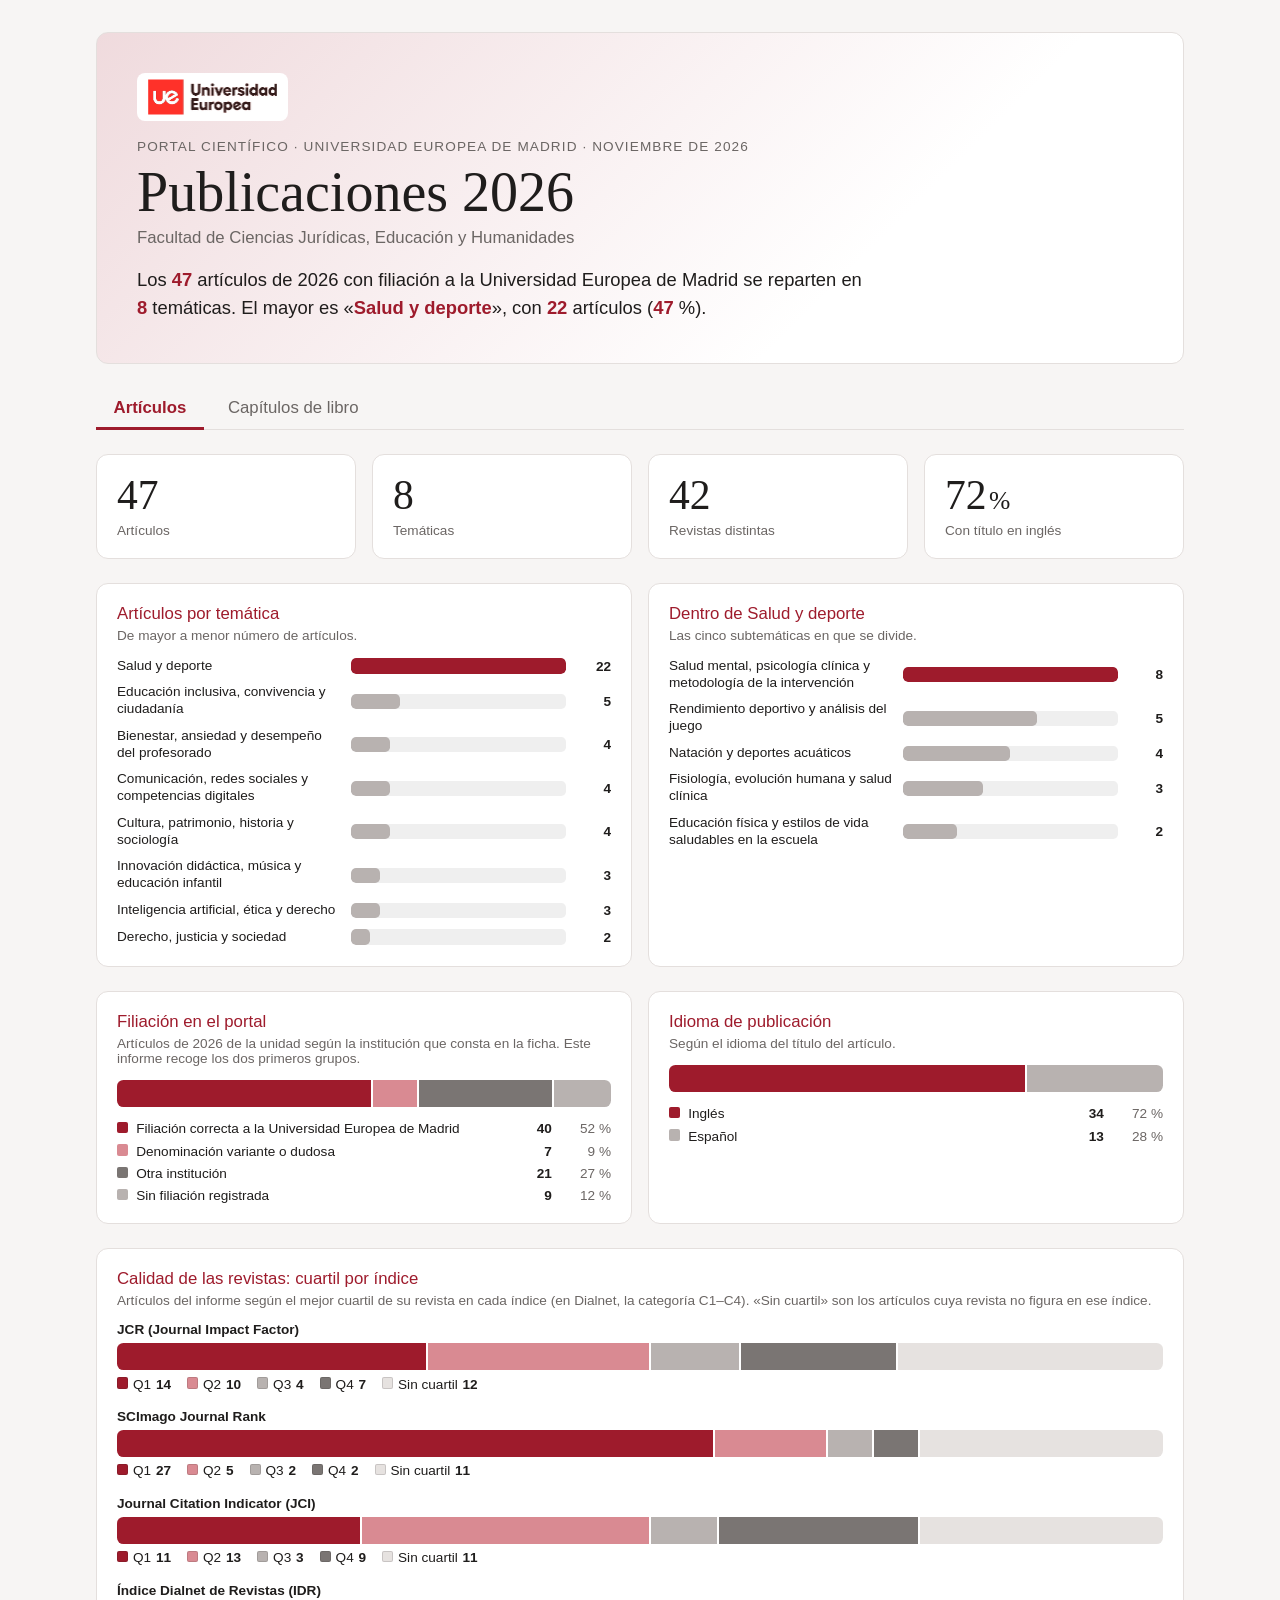
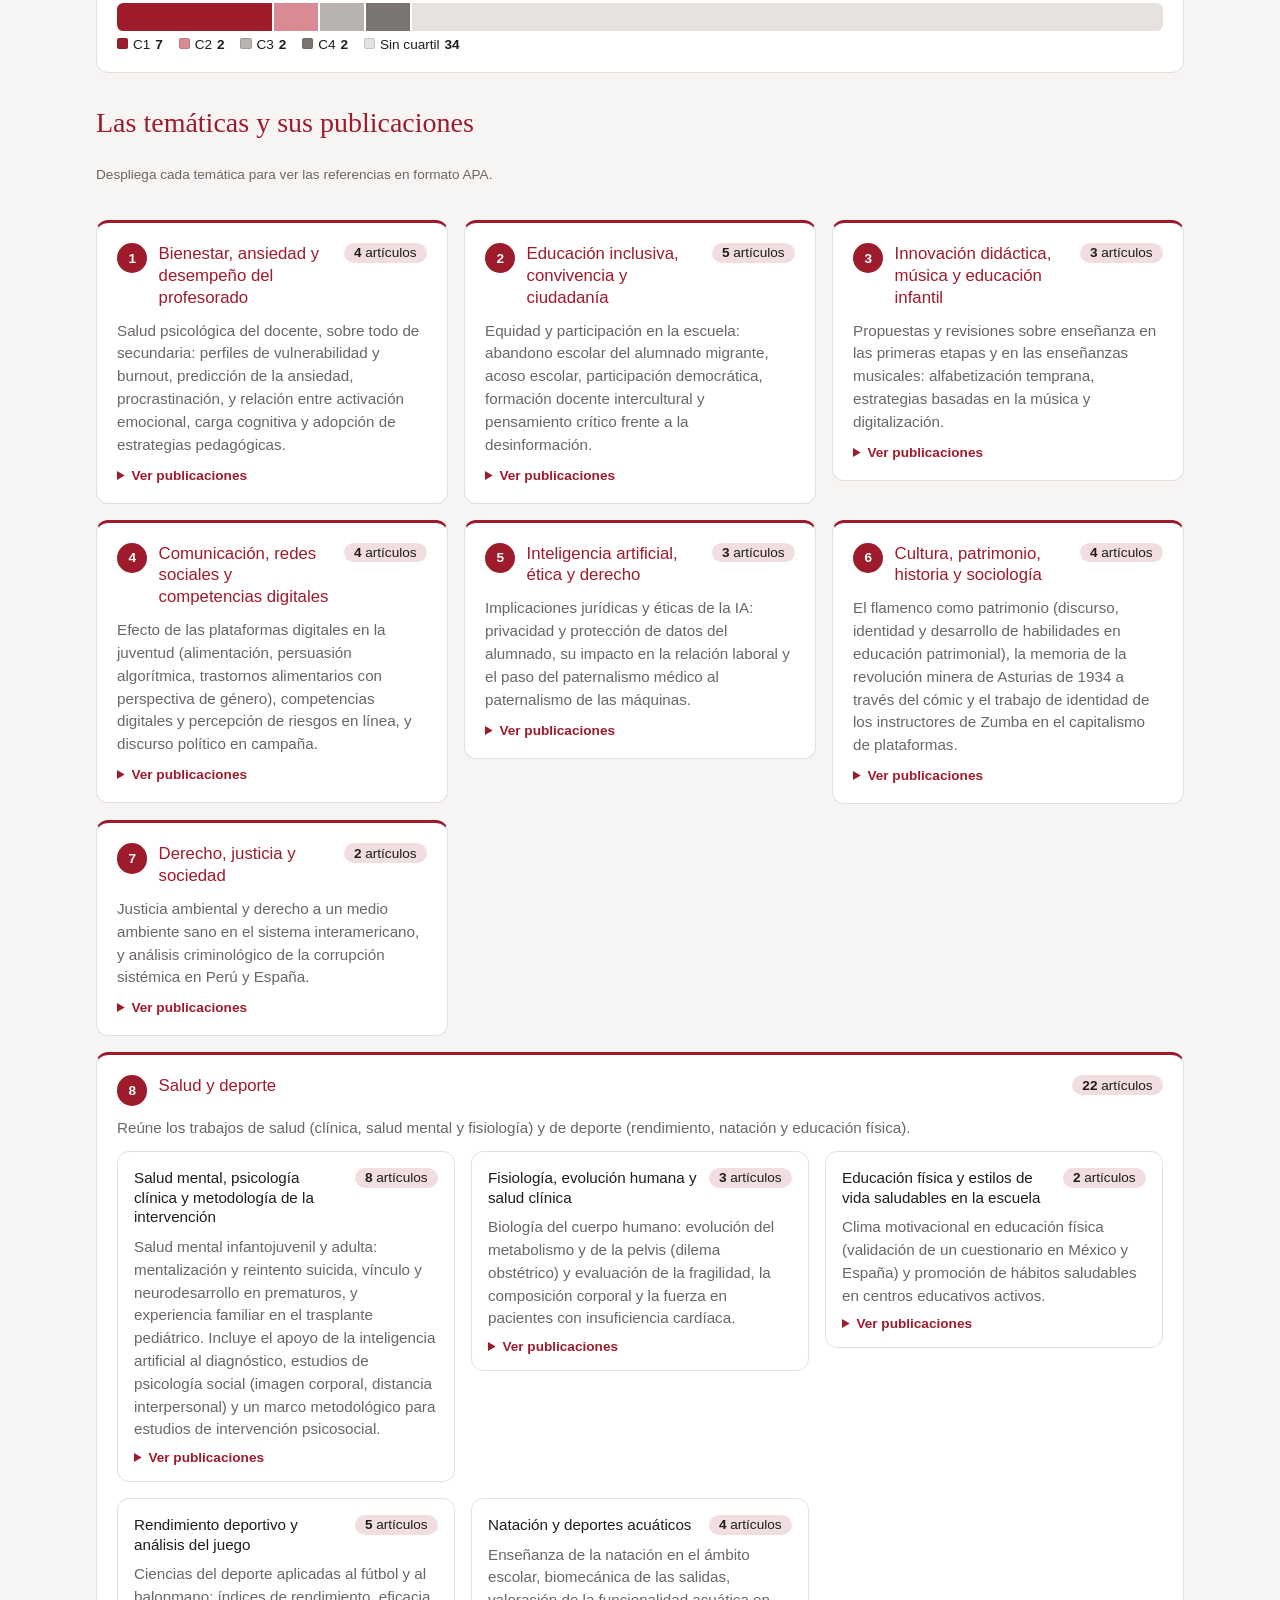
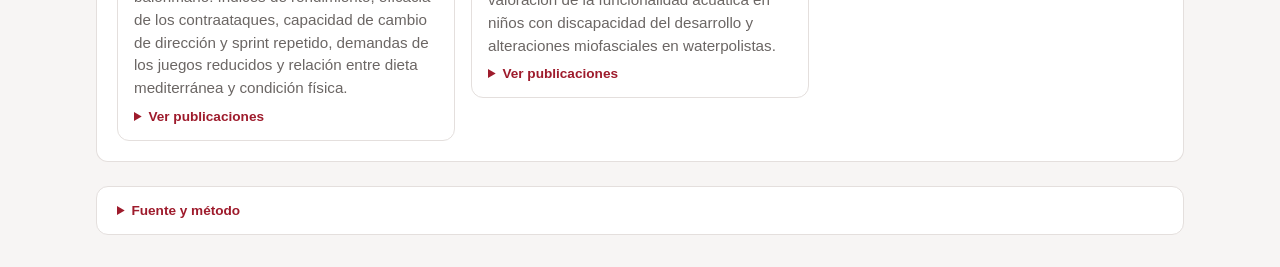
==== Publicaciones_2026.html @ 7f603ef5 "Publicaciones 2026 para GitHub Pages" ====
<!DOCTYPE html>
<html lang="es"><head><meta charset="utf-8"><meta name="viewport" content="width=device-width,initial-scale=1">
<title>Publicaciones 2026 · Facultad de Ciencias Jurídicas, Educación y Humanidades</title>
<style>:root{--color-fg:#1f1d1c;--color-fg-muted:#6b6664;--color-panel:#fff;--color-border-line:#e4dfdd;--cds-radius:12px;--cds-gap-lg:1.5rem;--cds-gap-md:1rem;--cds-pad-lg:1.25rem;--cds-pad-md:1rem;--cds-font-size-caption:.85rem;--cds-font-size-body:.95rem;--cds-font-size-heading:1.05rem;--font-anthropic-sans:-apple-system,BlinkMacSystemFont,"Segoe UI",Roboto,Helvetica,Arial,sans-serif;--font-anthropic-serif:Georgia,"Times New Roman",serif}
html,body{margin:0;background:#f7f5f4}
body{padding:clamp(.75rem,3vw,2rem);font-family:var(--font-anthropic-sans);color:var(--color-fg)}
.inf{--accent:#9e1b2c;max-width:68rem;margin-inline:auto;display:flex;flex-direction:column;gap:var(--cds-gap-lg);font-family:var(--font-anthropic-sans);color:var(--color-fg)}
.inf *{box-sizing:border-box}
.inf b{font-weight:600}
.inf-hero{border:1px solid var(--color-border-line);border-radius:var(--cds-radius);padding:clamp(1.25rem,4vw,2.5rem);background:linear-gradient(135deg,color-mix(in srgb,var(--accent) 16%,var(--color-panel)),var(--color-panel) 70%)}
.inf-logo{display:block;height:3rem;width:auto;background:#fff;padding:.4rem .7rem;border-radius:.5rem;margin-bottom:1.1rem}
.inf-eyebrow{font-size:var(--cds-font-size-caption);letter-spacing:.08em;text-transform:uppercase;color:var(--color-fg-muted);margin:0 0 .6rem}
.inf-hero h1{font-family:var(--font-anthropic-serif);font-weight:400;font-size:clamp(2.1rem,6vw,3.5rem);line-height:1.05;margin:0}
.inf-fac{font-size:var(--cds-font-size-heading);color:var(--color-fg-muted);margin:.4rem 0 1.1rem}
.inf-lead{font-size:1.15rem;line-height:1.55;max-width:46rem;margin:0}
.inf-lead b{color:var(--accent)}
.inf-lead[hidden],.pn[hidden]{display:none}
.tabs{display:flex;gap:.4rem;border-bottom:1px solid var(--color-border-line)}
.tabs button{appearance:none;background:none;border:0;border-bottom:3px solid transparent;margin-bottom:-1px;padding:.6rem 1.1rem;font:inherit;font-size:var(--cds-font-size-heading);color:var(--color-fg-muted);cursor:pointer}
.tabs button[aria-selected='true']{color:var(--accent);border-bottom-color:var(--accent);font-weight:600}
.pn{display:flex;flex-direction:column;gap:var(--cds-gap-lg)}
.tiles{display:grid;grid-template-columns:repeat(auto-fit,minmax(min(100%,10rem),1fr));gap:var(--cds-gap-md)}
.tile{border:1px solid var(--color-border-line);border-radius:var(--cds-radius);background:var(--color-panel);padding:var(--cds-pad-lg)}
.tile .n{display:inline;font-family:var(--font-anthropic-serif);font-weight:400;font-size:2.6rem;line-height:1;font-variant-numeric:tabular-nums}
.tile .u{font-family:var(--font-anthropic-serif);font-size:1.6rem;margin-left:.15rem}
.tile p{margin:.4rem 0 0;color:var(--color-fg-muted);font-size:var(--cds-font-size-caption)}
.grid2{display:grid;grid-template-columns:repeat(auto-fit,minmax(min(100%,24rem),1fr));gap:var(--cds-gap-md)}
.card{border:1px solid var(--color-border-line);border-radius:var(--cds-radius);background:var(--color-panel);padding:var(--cds-pad-lg)}
.card h2{font-size:var(--cds-font-size-heading);font-weight:500;margin:0;color:var(--accent)}
.note{color:var(--color-fg-muted);font-size:var(--cds-font-size-caption);margin:.25rem 0 .9rem}
.sec{font-family:var(--font-anthropic-serif);font-weight:400;font-size:1.75rem;margin:.6rem 0 0;color:var(--accent)}
.bars{display:flex;flex-direction:column;gap:.6rem}
.bar{display:grid;grid-template-columns:minmax(0,14rem) 1fr 2.2rem;align-items:center;gap:.6rem;font-size:var(--cds-font-size-caption)}
.bar .lbl{line-height:1.25}
.bar .trk{height:.95rem;border-radius:.3rem;background:color-mix(in srgb,var(--color-fg) 7%,transparent);overflow:hidden}
.bar .fill{display:block;height:100%;border-radius:.3rem;background:#b8b2b0}
.bar.top .fill{background:var(--accent)}
.bar .val{font-variant-numeric:tabular-nums;font-weight:600;text-align:right}
@media (max-width:36rem){.bar{grid-template-columns:1fr auto}.bar .trk{grid-column:1 / -1;order:3}}
.stk{display:flex;gap:2px;height:1.7rem;border-radius:.4rem;overflow:hidden}
.stk span{display:block;min-width:4px}
.legend{display:flex;flex-direction:column;gap:.45rem;margin-top:.9rem;font-size:var(--cds-font-size-caption)}
.legend div{display:flex;align-items:baseline;gap:.5rem}
.sw{display:inline-block;width:.7rem;height:.7rem;border-radius:2px;flex:none}
.legend .v{margin-left:auto;font-weight:600;font-variant-numeric:tabular-nums}
.legend .p{color:var(--color-fg-muted);min-width:3.2rem;text-align:right}
.idx{display:flex;flex-direction:column;gap:1.1rem}
.idx-t{font-size:var(--cds-font-size-caption);font-weight:600;margin-bottom:.35rem}
.idx-l{display:flex;flex-wrap:wrap;gap:.3rem 1rem;margin-top:.4rem;font-size:var(--cds-font-size-caption)}
.idx-i{display:inline-flex;align-items:baseline;gap:.3rem}
.idx-i .sw{border:1px solid color-mix(in srgb,var(--color-fg) 15%,transparent)}
.cards{display:grid;grid-template-columns:repeat(auto-fit,minmax(min(100%,21rem),1fr));gap:var(--cds-gap-md);align-items:start}
.tc{border:1px solid var(--color-border-line);border-top:3px solid var(--accent);border-radius:var(--cds-radius);background:var(--color-panel);padding:var(--cds-pad-lg);display:flex;flex-direction:column;gap:.7rem}
.tc.full{grid-column:1 / -1}
.tc-h,.sub-h{display:flex;align-items:flex-start;gap:.7rem}
.tc-num{flex:none;width:1.9rem;height:1.9rem;border-radius:50%;background:var(--accent);color:#fff;display:flex;align-items:center;justify-content:center;font-weight:600;font-size:var(--cds-font-size-caption)}
.tc h3,.sub h4{flex:1;margin:0;font-size:var(--cds-font-size-heading);font-weight:500;line-height:1.3}
.tc h3{color:var(--accent)}
.pill{flex:none;white-space:nowrap;border-radius:99px;padding:.15rem .65rem;background:color-mix(in srgb,var(--accent) 14%,transparent);font-size:var(--cds-font-size-caption)}
.idea{margin:0;color:var(--color-fg-muted);line-height:1.5;font-size:var(--cds-font-size-body)}
.subs{display:grid;grid-template-columns:repeat(auto-fit,minmax(min(100%,19rem),1fr));gap:var(--cds-gap-md);align-items:start}
.sub{border:1px solid var(--color-border-line);border-radius:var(--cds-radius);padding:var(--cds-pad-md);display:flex;flex-direction:column;gap:.55rem}
.sub h4{font-size:var(--cds-font-size-body)}
details summary{cursor:pointer;color:var(--accent);font-weight:600;font-size:var(--cds-font-size-caption)}
ul.refs{list-style:none;margin:.7rem 0 0;padding:0;display:flex;flex-direction:column;gap:.65rem}
ul.refs li{padding-left:1.6rem;text-indent:-1.6rem;font-size:var(--cds-font-size-caption);line-height:1.5;word-break:break-word}
ul.refs a{color:var(--accent)}
.foot{border:1px solid var(--color-border-line);border-radius:var(--cds-radius);padding:var(--cds-pad-md) var(--cds-pad-lg);background:var(--color-panel)}
.foot ul{margin:.6rem 0 0;padding-left:1.2rem;color:var(--color-fg-muted);font-size:var(--cds-font-size-caption);line-height:1.6}
</style></head><body>
<div class="inf">
<header class="inf-hero"><img class="inf-logo" width="260" height="71" alt="Logotipo de la Universidad Europea de Madrid" src="[data-uri]">
<p class="inf-eyebrow">Portal Científico · Universidad Europea de Madrid · noviembre de 2026</p>
<h1>Publicaciones 2026</h1><p class="inf-fac">Facultad de Ciencias Jurídicas, Educación y Humanidades</p>
<p class="inf-lead" id="lead-art">Los <b>47</b> artículos de 2026 con filiación a la Universidad Europea de Madrid se reparten en <b>8</b> temáticas. El mayor es «<b>Salud y deporte</b>», con <b>22</b> artículos (<b>47</b> %).</p><p class="inf-lead" id="lead-cap" hidden>Los <b>34</b> capítulos de libro de 2026 se reparten en <b>5</b> temáticas. Las mayores son «<b>Innovación docente y competencias en educación superior» y «Comunicación, cultura y sociedad</b>», con <b>8</b> capítulos cada una (<b>24</b> %).</p></header>
<nav class="tabs" role="tablist"><button type="button" role="tab" data-tab="art" aria-selected="true">Artículos</button><button type="button" role="tab" data-tab="cap" aria-selected="false">Capítulos de libro</button></nav>
<div class="pn" id="panel-art">
<section class="tiles"><div class="tile"><b class="n">47</b><p>Artículos</p></div><div class="tile"><b class="n">8</b><p>Temáticas</p></div><div class="tile"><b class="n">42</b><p>Revistas distintas</p></div><div class="tile"><b class="n">72</b><span class="u">%</span><p>Con título en inglés</p></div></section>
<section class="grid2"><div class="card"><h2>Artículos por temática</h2><p class="note">De mayor a menor número de artículos.</p><div class="bars"><div class="bar top" title="Salud y deporte: 22 artículos (47 % del total)"><span class="lbl">Salud y deporte</span><span class="trk"><span class="fill" style="width:100.0%"></span></span><span class="val">22</span></div><div class="bar" title="Educación inclusiva, convivencia y ciudadanía: 5 artículos (11 % del total)"><span class="lbl">Educación inclusiva, convivencia y ciudadanía</span><span class="trk"><span class="fill" style="width:22.7%"></span></span><span class="val">5</span></div><div class="bar" title="Bienestar, ansiedad y desempeño del profesorado: 4 artículos (9 % del total)"><span class="lbl">Bienestar, ansiedad y desempeño del profesorado</span><span class="trk"><span class="fill" style="width:18.2%"></span></span><span class="val">4</span></div><div class="bar" title="Comunicación, redes sociales y competencias digitales: 4 artículos (9 % del total)"><span class="lbl">Comunicación, redes sociales y competencias digitales</span><span class="trk"><span class="fill" style="width:18.2%"></span></span><span class="val">4</span></div><div class="bar" title="Cultura, patrimonio, historia y sociología: 4 artículos (9 % del total)"><span class="lbl">Cultura, patrimonio, historia y sociología</span><span class="trk"><span class="fill" style="width:18.2%"></span></span><span class="val">4</span></div><div class="bar" title="Innovación didáctica, música y educación infantil: 3 artículos (6 % del total)"><span class="lbl">Innovación didáctica, música y educación infantil</span><span class="trk"><span class="fill" style="width:13.6%"></span></span><span class="val">3</span></div><div class="bar" title="Inteligencia artificial, ética y derecho: 3 artículos (6 % del total)"><span class="lbl">Inteligencia artificial, ética y derecho</span><span class="trk"><span class="fill" style="width:13.6%"></span></span><span class="val">3</span></div><div class="bar" title="Derecho, justicia y sociedad: 2 artículos (4 % del total)"><span class="lbl">Derecho, justicia y sociedad</span><span class="trk"><span class="fill" style="width:9.1%"></span></span><span class="val">2</span></div></div></div>
<div class="card"><h2>Dentro de Salud y deporte</h2><p class="note">Las cinco subtemáticas en que se divide.</p><div class="bars"><div class="bar top" title="Salud mental, psicología clínica y metodología de la intervención: 8 artículos (17 % del total)"><span class="lbl">Salud mental, psicología clínica y metodología de la intervención</span><span class="trk"><span class="fill" style="width:100.0%"></span></span><span class="val">8</span></div><div class="bar" title="Rendimiento deportivo y análisis del juego: 5 artículos (11 % del total)"><span class="lbl">Rendimiento deportivo y análisis del juego</span><span class="trk"><span class="fill" style="width:62.5%"></span></span><span class="val">5</span></div><div class="bar" title="Natación y deportes acuáticos: 4 artículos (9 % del total)"><span class="lbl">Natación y deportes acuáticos</span><span class="trk"><span class="fill" style="width:50.0%"></span></span><span class="val">4</span></div><div class="bar" title="Fisiología, evolución humana y salud clínica: 3 artículos (6 % del total)"><span class="lbl">Fisiología, evolución humana y salud clínica</span><span class="trk"><span class="fill" style="width:37.5%"></span></span><span class="val">3</span></div><div class="bar" title="Educación física y estilos de vida saludables en la escuela: 2 artículos (4 % del total)"><span class="lbl">Educación física y estilos de vida saludables en la escuela</span><span class="trk"><span class="fill" style="width:25.0%"></span></span><span class="val">2</span></div></div></div></section>
<section class="grid2"><div class="card"><h2>Filiación en el portal</h2><p class="note">Artículos de 2026 de la unidad según la institución que consta en la ficha. Este informe recoge los dos primeros grupos.</p><div class="stk"><span title="Filiación correcta a la Universidad Europea de Madrid: 40" style="flex:40 1 0;background:#9e1b2c"></span><span title="Denominación variante o dudosa: 7" style="flex:7 1 0;background:#d98a92"></span><span title="Otra institución: 21" style="flex:21 1 0;background:#7a7573"></span><span title="Sin filiación registrada: 9" style="flex:9 1 0;background:#b8b2b0"></span></div><div class="legend"><div><i class="sw" style="background:#9e1b2c"></i><span>Filiación correcta a la Universidad Europea de Madrid</span><b class="v">40</b><span class="p">52 %</span></div><div><i class="sw" style="background:#d98a92"></i><span>Denominación variante o dudosa</span><b class="v">7</b><span class="p">9 %</span></div><div><i class="sw" style="background:#7a7573"></i><span>Otra institución</span><b class="v">21</b><span class="p">27 %</span></div><div><i class="sw" style="background:#b8b2b0"></i><span>Sin filiación registrada</span><b class="v">9</b><span class="p">12 %</span></div></div></div>
<div class="card"><h2>Idioma de publicación</h2><p class="note">Según el idioma del título del artículo.</p><div class="stk"><span title="Inglés: 34" style="flex:34 1 0;background:#9e1b2c"></span><span title="Español: 13" style="flex:13 1 0;background:#b8b2b0"></span></div><div class="legend"><div><i class="sw" style="background:#9e1b2c"></i><span>Inglés</span><b class="v">34</b><span class="p">72 %</span></div><div><i class="sw" style="background:#b8b2b0"></i><span>Español</span><b class="v">13</b><span class="p">28 %</span></div></div></div></section>
<section class="card"><h2>Calidad de las revistas: cuartil por índice</h2><p class="note">Artículos del informe según el mejor cuartil de su revista en cada índice (en Dialnet, la categoría C1–C4). «Sin cuartil» son los artículos cuya revista no figura en ese índice.</p><div class="idx"><div class="idx-b"><div class="idx-t">JCR (Journal Impact Factor)</div><div class="stk"><span title="JCR (Journal Impact Factor) · Q1: 14" style="flex:14 1 0;background:#9e1b2c"></span><span title="JCR (Journal Impact Factor) · Q2: 10" style="flex:10 1 0;background:#d98a92"></span><span title="JCR (Journal Impact Factor) · Q3: 4" style="flex:4 1 0;background:#b8b2b0"></span><span title="JCR (Journal Impact Factor) · Q4: 7" style="flex:7 1 0;background:#7a7573"></span><span title="JCR (Journal Impact Factor) · Sin cuartil: 12" style="flex:12 1 0;background:#e6e2e0"></span></div><div class="idx-l"><span class="idx-i"><i class="sw" style="background:#9e1b2c"></i>Q1 <b>14</b></span><span class="idx-i"><i class="sw" style="background:#d98a92"></i>Q2 <b>10</b></span><span class="idx-i"><i class="sw" style="background:#b8b2b0"></i>Q3 <b>4</b></span><span class="idx-i"><i class="sw" style="background:#7a7573"></i>Q4 <b>7</b></span><span class="idx-i"><i class="sw" style="background:#e6e2e0"></i>Sin cuartil <b>12</b></span></div></div><div class="idx-b"><div class="idx-t">SCImago Journal Rank</div><div class="stk"><span title="SCImago Journal Rank · Q1: 27" style="flex:27 1 0;background:#9e1b2c"></span><span title="SCImago Journal Rank · Q2: 5" style="flex:5 1 0;background:#d98a92"></span><span title="SCImago Journal Rank · Q3: 2" style="flex:2 1 0;background:#b8b2b0"></span><span title="SCImago Journal Rank · Q4: 2" style="flex:2 1 0;background:#7a7573"></span><span title="SCImago Journal Rank · Sin cuartil: 11" style="flex:11 1 0;background:#e6e2e0"></span></div><div class="idx-l"><span class="idx-i"><i class="sw" style="background:#9e1b2c"></i>Q1 <b>27</b></span><span class="idx-i"><i class="sw" style="background:#d98a92"></i>Q2 <b>5</b></span><span class="idx-i"><i class="sw" style="background:#b8b2b0"></i>Q3 <b>2</b></span><span class="idx-i"><i class="sw" style="background:#7a7573"></i>Q4 <b>2</b></span><span class="idx-i"><i class="sw" style="background:#e6e2e0"></i>Sin cuartil <b>11</b></span></div></div><div class="idx-b"><div class="idx-t">Journal Citation Indicator (JCI)</div><div class="stk"><span title="Journal Citation Indicator (JCI) · Q1: 11" style="flex:11 1 0;background:#9e1b2c"></span><span title="Journal Citation Indicator (JCI) · Q2: 13" style="flex:13 1 0;background:#d98a92"></span><span title="Journal Citation Indicator (JCI) · Q3: 3" style="flex:3 1 0;background:#b8b2b0"></span><span title="Journal Citation Indicator (JCI) · Q4: 9" style="flex:9 1 0;background:#7a7573"></span><span title="Journal Citation Indicator (JCI) · Sin cuartil: 11" style="flex:11 1 0;background:#e6e2e0"></span></div><div class="idx-l"><span class="idx-i"><i class="sw" style="background:#9e1b2c"></i>Q1 <b>11</b></span><span class="idx-i"><i class="sw" style="background:#d98a92"></i>Q2 <b>13</b></span><span class="idx-i"><i class="sw" style="background:#b8b2b0"></i>Q3 <b>3</b></span><span class="idx-i"><i class="sw" style="background:#7a7573"></i>Q4 <b>9</b></span><span class="idx-i"><i class="sw" style="background:#e6e2e0"></i>Sin cuartil <b>11</b></span></div></div><div class="idx-b"><div class="idx-t">Índice Dialnet de Revistas (IDR)</div><div class="stk"><span title="Índice Dialnet de Revistas (IDR) · C1: 7" style="flex:7 1 0;background:#9e1b2c"></span><span title="Índice Dialnet de Revistas (IDR) · C2: 2" style="flex:2 1 0;background:#d98a92"></span><span title="Índice Dialnet de Revistas (IDR) · C3: 2" style="flex:2 1 0;background:#b8b2b0"></span><span title="Índice Dialnet de Revistas (IDR) · C4: 2" style="flex:2 1 0;background:#7a7573"></span><span title="Índice Dialnet de Revistas (IDR) · Sin cuartil: 34" style="flex:34 1 0;background:#e6e2e0"></span></div><div class="idx-l"><span class="idx-i"><i class="sw" style="background:#9e1b2c"></i>C1 <b>7</b></span><span class="idx-i"><i class="sw" style="background:#d98a92"></i>C2 <b>2</b></span><span class="idx-i"><i class="sw" style="background:#b8b2b0"></i>C3 <b>2</b></span><span class="idx-i"><i class="sw" style="background:#7a7573"></i>C4 <b>2</b></span><span class="idx-i"><i class="sw" style="background:#e6e2e0"></i>Sin cuartil <b>34</b></span></div></div></div></section>
<h2 class="sec">Las temáticas y sus publicaciones</h2><p class="note">Despliega cada temática para ver las referencias en formato APA.</p>
<div class="cards"><article class="tc"><div class="tc-h"><span class="tc-num">1</span><h3>Bienestar, ansiedad y desempeño del profesorado</h3><span class="pill"><b>4</b> artículos</span></div><p class="idea">Salud psicológica del docente, sobre todo de secundaria: perfiles de vulnerabilidad y burnout, predicción de la ansiedad, procrastinación, y relación entre activación emocional, carga cognitiva y adopción de estrategias pedagógicas.</p><details><summary>Ver publicaciones</summary><ul class="refs"><li>Cortés Vázquez, M., &amp; Villan Rodríguez, A. (2026). Emotional activation, cognitive load, and engagement: Neuropsychological correlates in teachers” adoption of pedagogical strategies. <i>Cuadernos de Neuropsicología</i>, <i>20</i>(1), 30-46.</li><li>Di Petrillo, E., González-Bernal, J. J., Villanova, M., Caggiano, V., Gutiérrez-Caballero, J. M., Blázquez-Gutiérrez, L., Blázquez-Manzano, A., &amp; Rodríguez-Fernández, P. (2026). Why do teachers procrastinate? The role of fear of negative evaluation and intolerance of uncertainty. <i>Frontiers in Psychology</i>, <i>17</i>. <a href="https://doi.org/10.3389/FPSYG.2026.1881258" target="_blank" rel="noopener noreferrer">https://doi.org/10.3389/FPSYG.2026.1881258</a></li><li>Rodríguez-Fernández, P., Di Petrillo, E., Villanova, M., Caggiano, V., Gutiérrez-Caballero, J. M., Blázquez-Gutiérrez, L., Blázquez-Manzano, A., &amp; González-Bernal, J. J. (2026). Beyond burnout: Psychological vulnerability profiles in secondary school teachers. <i>Acta Psychologica</i>, <i>270</i>. <a href="https://doi.org/10.1016/J.ACTPSY.2026.107777" target="_blank" rel="noopener noreferrer">https://doi.org/10.1016/J.ACTPSY.2026.107777</a></li><li>Rodríguez Fernández, P., Di Petrillo, E., Villanova, M., Caggiano, V., Gutiérrez Caballero, J. M., Blázquez Gutiérrez, L., Blázquez Manzano, A., &amp; González Bernal, J. (2026). Predicting anxiety in secondary school teachers: a transdiagnostic approach. <i>EJIHPE: European Journal of Investigation in Health, Psychology and Education</i>, <i>16</i>(8), 112. <a href="https://doi.org/10.3390/EJIHPE16080112" target="_blank" rel="noopener noreferrer">https://doi.org/10.3390/EJIHPE16080112</a></li></ul></details></article><article class="tc"><div class="tc-h"><span class="tc-num">2</span><h3>Educación inclusiva, convivencia y ciudadanía</h3><span class="pill"><b>5</b> artículos</span></div><p class="idea">Equidad y participación en la escuela: abandono escolar del alumnado migrante, acoso escolar, participación democrática, formación docente intercultural y pensamiento crítico frente a la desinformación.</p><details><summary>Ver publicaciones</summary><ul class="refs"><li>Alger Barrio, I., &amp; Cortés Vázquez, M. (2026). El abandono escolar temprano en población migrante en el contexto educativo español: una revisión sistemática de factores, estrategias y políticas educativas actuales. <i>Foro de Educación</i>, <i>24</i>(2), 118-141.</li><li>Arsuaga Méndez, A., Cordero Verdugo, R., Pinto Tortosa, A. J., &amp; Vilches Fuentes, G. (2026). Trabajando el pensamiento crítico como respuesta a la manipulación, los bulos y las presiones sociales: propuesta educativa desde el aula universitaria. <i>UNES: Universidad, escuela y sociedad</i>, <i>21</i>. <a href="https://doi.org/10.30827/UNES.I21.34526" target="_blank" rel="noopener noreferrer">https://doi.org/10.30827/UNES.I21.34526</a></li><li>Sánchez Domínguez, C., Lores Gómez, B., Ruiz Lázaro, J., &amp; Martínez Requejo, S. (2026). The role of the school as a space for democratic participation: Systematic review (2019-2025). <i>Espacio, Tiempo y Educación</i>, <i>13</i>(1), 294-301.</li><li>Shuali Trachtenberg, T., Moril Valle, R., Carmona, C., Aneas Álvarez, A., Simó Sánchez, M., &amp; Tenreiro Rodríguez, V. (2026). The IMAGINE Programme: Inspiring Innovative Practice for Intercultural and Democratic Teacher Education in Europe. <i>Education Sciences</i>, <i>16</i>(8). <a href="https://doi.org/10.3390/EDUCSCI16081323" target="_blank" rel="noopener noreferrer">https://doi.org/10.3390/EDUCSCI16081323</a></li><li>Villaverde-Caramés, E. J., Romero-Chouza, Ó., Barbero-Alcocer, I., &amp; Vargas-Terrones, M. (2026). Bullying victimization, support networks, and perceived school preparedness in Spain: a multi-stakeholder survey study. <i>Frontiers in Education</i>, <i>11</i>. <a href="https://doi.org/10.3389/FEDUC.2026.1918289" target="_blank" rel="noopener noreferrer">https://doi.org/10.3389/FEDUC.2026.1918289</a></li></ul></details></article><article class="tc"><div class="tc-h"><span class="tc-num">3</span><h3>Innovación didáctica, música y educación infantil</h3><span class="pill"><b>3</b> artículos</span></div><p class="idea">Propuestas y revisiones sobre enseñanza en las primeras etapas y en las enseñanzas musicales: alfabetización temprana, estrategias basadas en la música y digitalización.</p><details><summary>Ver publicaciones</summary><ul class="refs"><li>Martín Ruiz, N., Moreno Núñez, A., &amp; Jiménez-García, E. (2026). Music-based teaching strategies: a systematic review of their use in early childhood education. <i>Journal for the Study of Education and Development, Infancia y Aprendizaje</i>, <i>49</i>(2), 369-398. <a href="https://doi.org/10.1177/02103702261419660" target="_blank" rel="noopener noreferrer">https://doi.org/10.1177/02103702261419660</a></li><li>Rodrigo Fernández, M. (2026). La digitalización en las enseñanzas musicales: entre la resistencia y la oportunidad. <i>Electronic Journal of Music in Education</i>, <i>57</i>, 101-115. <a href="https://doi.org/10.5281/ZENODO.21794943" target="_blank" rel="noopener noreferrer">https://doi.org/10.5281/ZENODO.21794943</a></li><li>Villan Rodríguez, A., Aboud Jiménez, G. M., &amp; Cortés Vázquez, M. (2026). Estuletras: Innovación pedagógica para el desarrollo comunicativo y la alfabetización temprana en educación infantil. <i>Vivat Academia</i>, <i>159</i>. <a href="https://doi.org/10.15178/VA.2026.159.E1705" target="_blank" rel="noopener noreferrer">https://doi.org/10.15178/VA.2026.159.E1705</a></li></ul></details></article><article class="tc"><div class="tc-h"><span class="tc-num">4</span><h3>Comunicación, redes sociales y competencias digitales</h3><span class="pill"><b>4</b> artículos</span></div><p class="idea">Efecto de las plataformas digitales en la juventud (alimentación, persuasión algorítmica, trastornos alimentarios con perspectiva de género), competencias digitales y percepción de riesgos en línea, y discurso político en campaña.</p><details><summary>Ver publicaciones</summary><ul class="refs"><li>Esmorís Galán, M. L., Martín López, S., &amp; Corrales Aznar, J. M. (2026). Las elecciones presidenciales estadounidenses del 2024: discurso y comunicación política de Kamala Harris y Donald Trump. <i>Revista de Comunicación de la SEECI</i>, <i>59</i>. <a href="https://doi.org/10.15198/SEECI.2026.59.E919" target="_blank" rel="noopener noreferrer">https://doi.org/10.15198/SEECI.2026.59.E919</a></li><li>Faria, L. d. C., Cordero Verdugo, R., &amp; Pérez Suárez, J. R. (2026). Competencias digitales e integración profesional: el papel mediador de la percepción de la seguridad y los riesgos en línea. <i>Tendencias Sociales. Revista de Sociología</i>, <i>15</i>, 5-28. <a href="https://doi.org/10.5944/TS.2026.47751" target="_blank" rel="noopener noreferrer">https://doi.org/10.5944/TS.2026.47751</a></li><li>Vázquez, E., Cordero Verdugo, R., &amp; Pérez Suárez, J. R. (2026). Redes sociales y hábitos alimentarios en jóvenes: evidencia emergente para el diseño de programas preventivos de trastornos alimentarios en atención primaria desde una perspectiva de género. <i>MUSAS: revista de investigación en mujer, salud y sociedad</i>, <i>11</i>(1), 3-23. <a href="https://doi.org/10.1344/MUSAS2026.VOL11.NUM1.1" target="_blank" rel="noopener noreferrer">https://doi.org/10.1344/MUSAS2026.VOL11.NUM1.1</a></li><li>Vázquez Trejo, E., Cordero Verdugo, R., &amp; Pérez Suárez, J. R. (2026). Personalización algorítmica, persuasión digital y alimentación en Instagram: percepciones de la juventud española desde la perspectiva de la inteligencia artificial. <i>Tendencias Sociales. Revista de Sociología</i>, <i>16</i>, 145-168. <a href="https://doi.org/10.5944/TS.2026.49949" target="_blank" rel="noopener noreferrer">https://doi.org/10.5944/TS.2026.49949</a></li></ul></details></article><article class="tc"><div class="tc-h"><span class="tc-num">5</span><h3>Inteligencia artificial, ética y derecho</h3><span class="pill"><b>3</b> artículos</span></div><p class="idea">Implicaciones jurídicas y éticas de la IA: privacidad y protección de datos del alumnado, su impacto en la relación laboral y el paso del paternalismo médico al paternalismo de las máquinas.</p><details><summary>Ver publicaciones</summary><ul class="refs"><li>Fonseca Díaz, A., &amp; Popiuc, M. P. (2026). Implicaciones de los sistemas de inteligencia artificial en la relación laboral. <i>Revista de Trabajo y Seguridad Social. CEF</i>, <i>491</i>, 172-196. <a href="https://doi.org/10.51302/RTSS.2026.24791" target="_blank" rel="noopener noreferrer">https://doi.org/10.51302/RTSS.2026.24791</a></li><li>Molina, Ó. A., Herreros, B., &amp; de Vega González, G. (2026). MACHINES THAT EXPRESS EMOTIONS: FROM MEDICAL PATERNALISM TO MACHINE PATERNALISM? <i>Acta Bioethica</i>, <i>32</i>(2), 207-212. <a href="https://doi.org/10.4067/S1726-569X2026000200207" target="_blank" rel="noopener noreferrer">https://doi.org/10.4067/S1726-569X2026000200207</a></li><li>Niño Camazón, J. M., Davara Fernández de Marcos, E., &amp; Davara Fernández de Marcos, L. (2026). Asistentes inteligentes para garantizar la privacidad y la protección de datos en el alumnado. <i>Revista de educación y derecho = Education and law review</i>, <i>33</i>. <a href="https://doi.org/10.1344/REYD2026.33.50778" target="_blank" rel="noopener noreferrer">https://doi.org/10.1344/REYD2026.33.50778</a></li></ul></details></article><article class="tc"><div class="tc-h"><span class="tc-num">6</span><h3>Cultura, patrimonio, historia y sociología</h3><span class="pill"><b>4</b> artículos</span></div><p class="idea">El flamenco como patrimonio (discurso, identidad y desarrollo de habilidades en educación patrimonial), la memoria de la revolución minera de Asturias de 1934 a través del cómic y el trabajo de identidad de los instructores de Zumba en el capitalismo de plataformas.</p><details><summary>Ver publicaciones</summary><ul class="refs"><li>Cortés-Vázquez, M., &amp; Villán Rodríguez, A. (2026). Discourse and Linguistic Dimensions of Flamenco: A Systematic Review on Oral Tradition, Identity, and Cultural Narratives. <i>Journal of Culture and Values in Education</i>, <i>9</i>(3), 50-75. <a href="https://doi.org/10.46303/JCVE.2026.39" target="_blank" rel="noopener noreferrer">https://doi.org/10.46303/JCVE.2026.39</a></li><li>López-Ruiz, C., Palma-Martos, L., Cortés-Vázquez, M., &amp; Heredia-Carroza, J. (2026). Sense of Community, Intergenerational Interaction and Skill Development in Heritage Education: Evidence from Flamenco in Spain. <i>Heritage and Society</i>. <a href="https://doi.org/10.1080/2159032X.2026.2732628" target="_blank" rel="noopener noreferrer">https://doi.org/10.1080/2159032X.2026.2732628</a></li><li>Moldes Farelo, R., &amp; Addolorato, S. (2026). El trabajo de identidad en el capitalismo de plataformas: el caso de la red de instructores de Zumba® (ZIN™). <i>RES. Revista Española de Sociología</i>, <i>35</i>(4). <a href="https://doi.org/10.22325/FES/RES.2026.319" target="_blank" rel="noopener noreferrer">https://doi.org/10.22325/FES/RES.2026.319</a></li><li>Pinto Tortosa, A. J., &amp; Vilches Fuentes, G. (2026). «La vieja canción de siempre»: aproximación a la revolución minera de Asturias (1934) a través de La balada del norte, de Alfonso Zapico. <i>Historia Contemporánea</i>, 991-1025. <a href="https://doi.org/10.1387/HC.26756" target="_blank" rel="noopener noreferrer">https://doi.org/10.1387/HC.26756</a></li></ul></details></article><article class="tc"><div class="tc-h"><span class="tc-num">7</span><h3>Derecho, justicia y sociedad</h3><span class="pill"><b>2</b> artículos</span></div><p class="idea">Justicia ambiental y derecho a un medio ambiente sano en el sistema interamericano, y análisis criminológico de la corrupción sistémica en Perú y España.</p><details><summary>Ver publicaciones</summary><ul class="refs"><li>García Muñoz, S., &amp; Perotti Pinciroli, I. G. (2026). The Inter-American ecocentric turn of the right to a healthy environment: from transformative approaches to environmental and climate justice. <i>Transnational Legal Theory</i>, <i>17</i>(1), 24-58. <a href="https://doi.org/10.1080/20414005.2026.2645465" target="_blank" rel="noopener noreferrer">https://doi.org/10.1080/20414005.2026.2645465</a></li><li>Silva Esquinas, A., &amp; Ríos Patio, G. (2026). SOBERANÍA TÓXICA Y CORRUPCIÓN SISTÉMICA: UNA MIRADA ULTRARREALISTA A PERÚ Y ESPAÑA. <i>Vox Juris</i>, <i>44</i>(1).</li></ul></details></article><article class="tc full"><div class="tc-h"><span class="tc-num">8</span><h3>Salud y deporte</h3><span class="pill"><b>22</b> artículos</span></div><p class="idea">Reúne los trabajos de salud (clínica, salud mental y fisiología) y de deporte (rendimiento, natación y educación física).</p><div class="subs"><div class="sub"><div class="sub-h"><h4>Salud mental, psicología clínica y metodología de la intervención</h4><span class="pill"><b>8</b> artículos</span></div><p class="idea">Salud mental infantojuvenil y adulta: mentalización y reintento suicida, vínculo y neurodesarrollo en prematuros, y experiencia familiar en el trasplante pediátrico. Incluye el apoyo de la inteligencia artificial al diagnóstico, estudios de psicología social (imagen corporal, distancia interpersonal) y un marco metodológico para estudios de intervención psicosocial.</p><details><summary>Ver publicaciones</summary><ul class="refs"><li>Alberca-González, A., &amp; Fernández Jiménez, E. (2026). Artificial intelligence support for diagnosis of neurodevelopmental disorders during childhood: an umbrella review. <i>Frontiers in Psychiatry</i>, <i>17</i>, 1697185. <a href="https://doi.org/10.3389/FPSYT.2026.1697185" target="_blank" rel="noopener noreferrer">https://doi.org/10.3389/FPSYT.2026.1697185</a></li><li>Andreo-Jover, J., Fernández-Jiménez, E., Ayad-Ahmed, W., Bobes-Bascarán, M. T., Botí, M. Á., Bravo-Ortiz, M. F., Crespo-Facorro, B., Cebria Meca, A. I., De la Torre-Luque, A., Díaz-Marsa, M., Elices, M., García-Ramos, A., González-Pinto, A., Gosling, M. C., Grande, I., Jiménez-Treviño, L., Palao-Tarrero, A., Palao Vidal, D. J., Roberto, N., et al. (2026). Association between hypomentalizing and suicide reattempt: a 12-month follow-up study. <i>BMC Psychiatry</i>, <i>26</i>(1). <a href="https://doi.org/10.1186/S12888-026-07990-6" target="_blank" rel="noopener noreferrer">https://doi.org/10.1186/S12888-026-07990-6</a></li><li>Barbero-Alcocer, I., González-del-Castillo, J., &amp; Carbonell-Bernal, N. (2026). Body appreciation and resilience are associated with self-esteem among women competing in fitness and bodybuilding: a cross-sectional study. <i>Frontiers in Sports and Active Living</i>, <i>8</i>. <a href="https://doi.org/10.3389/FSPOR.2026.1948649" target="_blank" rel="noopener noreferrer">https://doi.org/10.3389/FSPOR.2026.1948649</a></li><li>Garrido-Bolton, J., de la Vega, R., Bravo-Ortiz, M. F., &amp; Fernández-Jiménez, E. (2026). Experiences of parents and adolescents throughout the solid-organ transplantation process: a focus group study. <i>Frontiers in Psychiatry</i>, <i>17</i>, 1-10. <a href="https://doi.org/10.3389/FPSYT.2026.1633641" target="_blank" rel="noopener noreferrer">https://doi.org/10.3389/FPSYT.2026.1633641</a></li><li>González del Castillo, J., Carbonell Bernal, N., &amp; Barbero Alcocer, I. (2026). From protocol to analysis in psychosocial intervention studies: A practical playbook for transparent and auditable workflows. <i>Methods in Psychology</i>, <i>15</i>, 100282. <a href="https://doi.org/10.1016/J.METIP.2026.100282" target="_blank" rel="noopener noreferrer">https://doi.org/10.1016/J.METIP.2026.100282</a></li><li>Iandolo, G., López de la Nieta, O., Benedicto, C., Fong, S., Carollo, A., Esposito, G., Angel Ardiaca, C., Alonso Campuzano, C., &amp; Koeneke Hoenicka, M. A. (2026). Cultural and relational factors in interpersonal distance regulation: evidence from a 2D screen-based task in Spain, Italy, and Japan. <i>Frontiers in Psychology</i>, <i>17</i>. <a href="https://doi.org/10.3389/FPSYG.2026.1802960" target="_blank" rel="noopener noreferrer">https://doi.org/10.3389/FPSYG.2026.1802960</a></li><li>Riera-Martín, A., Calvo, A., Estévez-Domingo, M., Zumeta-Olaskoaga, L., Fernández-Jiménez, E., Iruin Sanz, Á., Torres-Giménez, A., &amp; Moreno-Íñiguez, M. (2026). Early parental mental health and postnatal bonding as predictors of neurodevelopmental outcomes in very preterm or very low birth weight infants: A three-year prospective study. <i>Early Human Development</i>, <i>222</i>. <a href="https://doi.org/10.1016/J.EARLHUMDEV.2026.106620" target="_blank" rel="noopener noreferrer">https://doi.org/10.1016/J.EARLHUMDEV.2026.106620</a></li><li>Simón, M., Fernández-Jiménez, E., García-Sánchez, P., Rubik, J., Canalejo-Gonzalez, D., Lacaille, F., Bergamo, C., Hugo-Martin, V., Benetti, E., Bermúdez, A., Gonzalez-Vicent, M., Costa, T., Sevilla, P., Simó-Nebot, S., Bueno, D., Ramos-Boluda, E., Vigezzi, S., Pérez-Martinez, A., &amp; Méndez-Echevarría, A. (2026). Pet ownership and parent-reported mental health in pediatric transplantation. A cross-sectional study from the European reference network Transplantchild. The pink study. <i>One Health</i>, <i>22</i>. <a href="https://doi.org/10.1016/J.ONEHLT.2026.101337" target="_blank" rel="noopener noreferrer">https://doi.org/10.1016/J.ONEHLT.2026.101337</a></li></ul></details></div><div class="sub"><div class="sub-h"><h4>Fisiología, evolución humana y salud clínica</h4><span class="pill"><b>3</b> artículos</span></div><p class="idea">Biología del cuerpo humano: evolución del metabolismo y de la pelvis (dilema obstétrico) y evaluación de la fragilidad, la composición corporal y la fuerza en pacientes con insuficiencia cardíaca.</p><details><summary>Ver publicaciones</summary><ul class="refs"><li>Iturriaga, T., Margalejo, A., Sal-de-Rellán, A., Aguilar-Iglesias, L., Baos, S., Saez-Maleta, R., Capo, X., Gonzalez-Freire, M., Santiago, C., &amp; Perez-Rivera, J.-A. (2026). Body composition, muscle strength and novel biomarkers in acute heart failure patients: a comprehensive frailty assessment. <i>Nutrition, Metabolism and Cardiovascular Diseases</i>, <i>36</i>(10). <a href="https://doi.org/10.1016/J.NUMECD.2026.104804" target="_blank" rel="noopener noreferrer">https://doi.org/10.1016/J.NUMECD.2026.104804</a></li><li>Prado-Nóvoa, O., Zorrilla-Revilla, G., Howard, K. R., Laskaridou, E., Marinik, E. L., &amp; Davy, K. P. (2026). Slow it down: evolution of human metabolism over two million years. <i>Historical Biology</i>, <i>38</i>(4), 1177-1196. <a href="https://doi.org/10.1080/08912963.2025.2501786" target="_blank" rel="noopener noreferrer">https://doi.org/10.1080/08912963.2025.2501786</a></li><li>Zorrilla-Revilla, G., Prado-Nóvoa, O., Davy, K. P., Carretero, J. M., &amp; García-González, R. (2026). Pelvic breadth and juvenile locomotor energetics: Implications for the obstetrical dilemma hypothesis across human growth in past and present humans. <i>Anatomical Record</i>. <a href="https://doi.org/10.1002/AR.70329" target="_blank" rel="noopener noreferrer">https://doi.org/10.1002/AR.70329</a></li></ul></details></div><div class="sub"><div class="sub-h"><h4>Educación física y estilos de vida saludables en la escuela</h4><span class="pill"><b>2</b> artículos</span></div><p class="idea">Clima motivacional en educación física (validación de un cuestionario en México y España) y promoción de hábitos saludables en centros educativos activos.</p><details><summary>Ver publicaciones</summary><ul class="refs"><li>Gómez-López, M., Zamarripa, J., Pizarro, D., Ramírez-Nava, R., &amp; Manzano-Sánchez, D. (2026). Cross-cultural validation and measurement invariance of the learning climate questionnaire in physical education: evidence from Mexico and Spain. <i>Frontiers in Psychology</i>, <i>17</i>. <a href="https://doi.org/10.3389/FPSYG.2026.1706868" target="_blank" rel="noopener noreferrer">https://doi.org/10.3389/FPSYG.2026.1706868</a></li><li>Romero Chouza, Ó., &amp; Silva Piñeiro, R. (2026). Promotion of healthy lifestyles in active Spanish schools: a cross-sectional analysis of participation, barriers, and educational stages across school levels. <i>Retos: nuevas tendencias en educación física, deporte y recreación</i>, <i>78</i>, 1217-1227. <a href="https://doi.org/10.47197/RETOS.V80.118661" target="_blank" rel="noopener noreferrer">https://doi.org/10.47197/RETOS.V80.118661</a></li></ul></details></div><div class="sub"><div class="sub-h"><h4>Rendimiento deportivo y análisis del juego</h4><span class="pill"><b>5</b> artículos</span></div><p class="idea">Ciencias del deporte aplicadas al fútbol y al balonmano: índices de rendimiento, eficacia de los contraataques, capacidad de cambio de dirección y sprint repetido, demandas de los juegos reducidos y relación entre dieta mediterránea y condición física.</p><details><summary>Ver publicaciones</summary><ul class="refs"><li>Brahim, M. B., Boby, F. A., Hernaiz-Sánchez, A., Yasin, H., &amp; Sal-de-Rellán, A. (2026). Change of direction and Repeated Sprint Ability with and without ball performance in young soccer players: a comparison across different age-categories. <i>PeerJ</i>, 1-16. <a href="https://doi.org/10.7717/PEERJ.20691" target="_blank" rel="noopener noreferrer">https://doi.org/10.7717/PEERJ.20691</a></li><li>Prieto-González, P., Martín, V., Marcelino, R., &amp; Alejandro Sal de Rellán Guerra, A. (2026). Are Counterattacks More Effective than Positional Attacks in Soccer? A Comparative Analysis of Influencing Factors. <i>Journal of Human Kinetics</i>, <i>100</i>, 191-205. <a href="https://doi.org/10.5114/JHK/202435" target="_blank" rel="noopener noreferrer">https://doi.org/10.5114/JHK/202435</a></li><li>Prieto-González, P., Yagin, F. H., Martín, V., Marcelino, R., Alghannam, A. F., Yagin, B., &amp; Sal-de-Rellán Guerra, A. (2026). A data-driven performance index for center forwards in the English Premier League. <i>Scientific Reports</i>, <i>16</i>(1). <a href="https://doi.org/10.1038/S41598-026-55681-9" target="_blank" rel="noopener noreferrer">https://doi.org/10.1038/S41598-026-55681-9</a></li><li>Sánchez-Díaz, S., Castillo, D., Ramirez-Jimenez, M., Izquierdo, J. M., Marqués-Jiménez, D., Duarte-Mendes, P., &amp; Domínguez-Díez, M. (2026). Analyzing the Associations Between Mediterranean Diet Adherence, Body Mass Index, and Physical Performance in Youth Handball Players: A Clustering Approach. <i>Sports</i>, <i>14</i>(2). <a href="https://doi.org/10.3390/SPORTS14020075" target="_blank" rel="noopener noreferrer">https://doi.org/10.3390/SPORTS14020075</a></li><li>Sanchez-Sanchez, J., Martín, V., Sal-de-Rellán, A., &amp; Rodríguez-Fernández, A. (2026). Demands and variability in free, restricted area, and positional role for small-sided games: Effects of presentation order within sessions. <i>International Journal of Sports Science and Coaching</i>. <a href="https://doi.org/10.1177/17479541251408668" target="_blank" rel="noopener noreferrer">https://doi.org/10.1177/17479541251408668</a></li></ul></details></div><div class="sub"><div class="sub-h"><h4>Natación y deportes acuáticos</h4><span class="pill"><b>4</b> artículos</span></div><p class="idea">Enseñanza de la natación en el ámbito escolar, biomecánica de las salidas, valoración de la funcionalidad acuática en niños con discapacidad del desarrollo y alteraciones miofasciales en waterpolistas.</p><details><summary>Ver publicaciones</summary><ul class="refs"><li>Martínez-Lozano, P., Trinidad, A., García-Pérez-de-Sevilla, G., García-Arrabé, M., Salniccia, F., &amp; del-Blanco-Muñiz, J. Á. (2026). Which Myofascial Alterations Contribute to Functional Limitations and Perceived Performance Deficits in Water Polo Athletes. <i>International Journal of Sports Physical Therapy</i>, <i>21</i>(6), 545-554. <a href="https://doi.org/10.26603/001C.162346" target="_blank" rel="noopener noreferrer">https://doi.org/10.26603/001C.162346</a></li><li>Navarro, E., Trinidad, A., &amp; Veiga, S. (2026). Effects of Intrinsic and Orbital Angular Momentum on the Swimming Individual and Relay Starts Performance. <i>Journal of Human Kinetics</i>, <i>100</i>, 39-50. <a href="https://doi.org/10.5114/JHK/202263" target="_blank" rel="noopener noreferrer">https://doi.org/10.5114/JHK/202263</a></li><li>Triantafyllidou, S., Tsangala, M. C., Tsounia, E. A., Moscholouri, C., Besios, T., Paras, G., Trinidad Morales, A., &amp; Chandolias, K. (2026). Greek Translation and Preliminary Test-Retest Reliability of the AQUA CHILD Questionnaire in Children With Developmental Disabilities. <i>Physiotherapy research international : the journal for researchers and clinicians in physical therapy</i>, <i>31</i>(4), e70357. <a href="https://doi.org/10.1002/PRI.70357" target="_blank" rel="noopener noreferrer">https://doi.org/10.1002/PRI.70357</a></li><li>Trinidad Morales, A., Mendoza-Castejón, D., Calle Pérez, L. M. d. l., &amp; Blanco-Muñiz, J. Á. d. (2026). Analysis of swimming teaching programs, aquatic competencies and specific skills in school settings from early childhood to secondary education: A systematic review. <i>PloS one</i>, <i>21</i>(7), e0353477. <a href="https://doi.org/10.1371/JOURNAL.PONE.0353477" target="_blank" rel="noopener noreferrer">https://doi.org/10.1371/JOURNAL.PONE.0353477</a></li></ul></details></div></div></article></div>
<details class="foot"><summary>Fuente y método</summary><ul>
<li>Fuente: Portal Científico de la Universidad Europea de Madrid, unidad Facultad de Ciencias Jurídicas, Educación y Humanidades, artículos de 2026 consultados en noviembre de 2026.</li>
<li>Referencias: formato APA que genera el propio portal.</li>
<li>Temáticas: agrupación hecha a partir de los títulos y las revistas; cada artículo está en una sola temática.</li>
<li>Filiación: se incluyen los artículos cuya filiación consta como Universidad Europea de Madrid. El resto no se incluye.</li>
<li>Idioma: se asigna según el idioma del título.</li></ul></details>
</div>
<div class="pn" id="panel-cap" hidden>
<section class="tiles"><div class="tile"><b class="n">34</b><p>Capítulos de libro</p></div><div class="tile"><b class="n">5</b><p>Temáticas</p></div><div class="tile"><b class="n">12</b><span class="u">%</span><p>Con título en inglés</p></div></section>
<section class="grid2"><div class="card"><h2>Capítulos por temática</h2><p class="note">De mayor a menor número de capítulos.</p><div class="bars"><div class="bar top" title="Innovación docente y competencias en educación superior: 8 capítulos (24 % del total)"><span class="lbl">Innovación docente y competencias en educación superior</span><span class="trk"><span class="fill" style="width:100.0%"></span></span><span class="val">8</span></div><div class="bar" title="Comunicación, cultura y sociedad: 8 capítulos (24 % del total)"><span class="lbl">Comunicación, cultura y sociedad</span><span class="trk"><span class="fill" style="width:100.0%"></span></span><span class="val">8</span></div><div class="bar" title="Bienestar emocional, salud mental y neurodesarrollo: 7 capítulos (21 % del total)"><span class="lbl">Bienestar emocional, salud mental y neurodesarrollo</span><span class="trk"><span class="fill" style="width:87.5%"></span></span><span class="val">7</span></div><div class="bar" title="Derecho, justicia y política: 7 capítulos (21 % del total)"><span class="lbl">Derecho, justicia y política</span><span class="trk"><span class="fill" style="width:87.5%"></span></span><span class="val">7</span></div><div class="bar" title="Salud y actividad física: 4 capítulos (12 % del total)"><span class="lbl">Salud y actividad física</span><span class="trk"><span class="fill" style="width:50.0%"></span></span><span class="val">4</span></div></div></div>
<div class="card"><h2>Idioma de publicación</h2><p class="note">Según el idioma del título.</p><div class="stk"><span title="Español: 30" style="flex:30 1 0;background:#9e1b2c"></span><span title="Inglés: 4" style="flex:4 1 0;background:#b8b2b0"></span></div><div class="legend"><div><i class="sw" style="background:#9e1b2c"></i><span>Español</span><b class="v">30</b><span class="p">88 %</span></div><div><i class="sw" style="background:#b8b2b0"></i><span>Inglés</span><b class="v">4</b><span class="p">12 %</span></div></div></div></section>
<section class="grid2"><div class="card"><h2>Filiación en el portal</h2><p class="note">Capítulos y libros de 2026 de la unidad según la institución que consta en la ficha. Los libros no tienen filiación registrada. Este informe recoge los capítulos de los dos primeros grupos.</p><div class="stk"><span title="Capítulos · Filiación correcta a la Universidad Europea de Madrid: 31" style="flex:31 1 0;background:#9e1b2c"></span><span title="Capítulos · Denominación variante («European University of Madrid» / «Universidad Europea (Madrid)»): 3" style="flex:3 1 0;background:#d98a92"></span><span title="Capítulos · Otra institución: 10" style="flex:10 1 0;background:#7a7573"></span><span title="Capítulos · Sin filiación registrada: 32" style="flex:32 1 0;background:#b8b2b0"></span><span title="Libros · Sin filiación registrada: 10" style="flex:10 1 0;background:#4a4645"></span></div><div class="legend"><div><i class="sw" style="background:#9e1b2c"></i><span>Capítulos · Filiación correcta a la Universidad Europea de Madrid</span><b class="v">31</b><span class="p">36 %</span></div><div><i class="sw" style="background:#d98a92"></i><span>Capítulos · Denominación variante («European University of Madrid» / «Universidad Europea (Madrid)»)</span><b class="v">3</b><span class="p">3 %</span></div><div><i class="sw" style="background:#7a7573"></i><span>Capítulos · Otra institución</span><b class="v">10</b><span class="p">12 %</span></div><div><i class="sw" style="background:#b8b2b0"></i><span>Capítulos · Sin filiación registrada</span><b class="v">32</b><span class="p">37 %</span></div><div><i class="sw" style="background:#4a4645"></i><span>Libros · Sin filiación registrada</span><b class="v">10</b><span class="p">12 %</span></div></div></div></section>
<h2 class="sec">Las temáticas y sus publicaciones</h2><p class="note">Despliega cada temática para ver las referencias en formato APA.</p>
<div class="cards"><article class="tc"><div class="tc-h"><span class="tc-num">1</span><h3>Salud y actividad física</h3><span class="pill"><b>4</b> capítulos</span></div><p class="idea">Actividad física y salud: programas escolares y función ejecutiva, resultados posoperatorios, tecnologías para evaluar el acondicionamiento aeróbico y simulación clínica en Enfermería.</p><details><summary>Ver capítulos</summary><ul class="refs"><li>Císcar Fernández, B., &amp; Sal de Rellán Guerra, A. (2026). Simulación clínica e innovación educativa en Enfermería: influencia sobre el desempeño académico y la motivación del alumnado universitario. En <i>Cartografías del cuidado activo: salud, deporte y educación</i> (pp. 940-967). Dykinson.</li><li>González del Castillo, J., &amp; Barbero Alcocer, I. (2026). Effects of school-based physical activity programs on executive function development in children: a systematic review. En R. Maneiro Dios, I. Iván-Baragaño, G. K. Jonsson, J. L. Losada, A. Ardá Suárez, &amp; M. Amatria Jiménez (editores), <i>Advances in sports science: latest findings and ne scientific proposals, volume III</i>. Frontiers. <a href="https://doi.org/10.3389/978-2-8325-8296-1" target="_blank" rel="noopener noreferrer">https://doi.org/10.3389/978-2-8325-8296-1</a></li><li>HERNANDEZ GARCIA, A. M., &amp; García Valverde, A. (2026). Impact of physical activity on postoperative outcomes. En <i>Multidisciplinary Management of Sleeve Gastrectomy</i> (pp. 207-224). Springer Nature.</li><li>Moreno-Villanueva, A., Sal-de-Rellán, A., Hernaiz-Sánchez, A., &amp; Flórez-Gil, E. (2026). Technologies for Evaluating Aerobic Conditioning. En <i>Measurement of Physical Activity in Physical Education Through Technology</i> (pp. 128-138). Taylor and Francis. <a href="https://doi.org/10.4324/9781003765806-13" target="_blank" rel="noopener noreferrer">https://doi.org/10.4324/9781003765806-13</a></li></ul></details></article><article class="tc"><div class="tc-h"><span class="tc-num">2</span><h3>Bienestar emocional, salud mental y neurodesarrollo</h3><span class="pill"><b>7</b> capítulos</span></div><p class="idea">Bienestar y salud mental en la adolescencia y entre el profesorado, inteligencia emocional, y desarrollo del lenguaje y neurodesarrollo emocional en la infancia.</p><details><summary>Ver capítulos</summary><ul class="refs"><li>Barbero Alcocer, I., González del Castillo, J., Carbonell Bernal, N., &amp; Mendoza Castejón, D. (2026). Propuesta de intervención para fortalecer la autoestima, motivación y resiliencia en alumnado adolescente ante el hate digital. En <i>Enfoques Metodológicos para Impulsar el Bienestar Psicosocial en la Práctica Psicosocioeducativa</i> (pp. 59-66). ASUNIVEP.</li><li>Barbero Alcocer, I., Trinidad Morales, A., Mendoza Castejón, D., &amp; González del Castillo, J. (2026). Programa de prevención del burnout y promoción del bienestar enentrenadores de disciplinas acuáticas con transferencia a Educación Física. En <i>Enfoques metodológicos para impulsar el bienestar psicosocial en la práctica psicosocioeducativa</i> (pp. 49-58). ASUNIVEP.</li><li>Carbonell Bernal, N., González del Castillo, J., Barbero Alcocer, I., &amp; Trinidad Morales, A. (2026). Impacto del uso de internet y redes sociales en la salud mental adolescente: una revisión sistemática. En <i>Progreso en la investigación escolar con enfoque en variables psicológicas y educativas</i> (pp. 71-90). Dykinson.</li><li>Cortés Vázquez, M., &amp; Carbonell Bernal, N. (2026). Inteligencia emocional, convivencia e identidad adolescente: revisión sistemática de los factores protectores frente al acoso escolar y los riesgos de las redes sociales. En <i>Progreso en la investigación escolar con enfoque en variables psicológicas y educativas</i> (pp. 531-542). Dykinson.</li><li>Cortés Vázquez, M., &amp; Villan Rodríguez, A. (2026). Estrategias multisensoriales para el desarrollo global lenguaje y la psicomotricidad en la primera infancia. En <i>Retos contemporáneos de la educación: equidad, evaluación y políticas públicas</i> (pp. 337-354). Dykinson.</li><li>Villan Rodríguez, A., &amp; Cortés Vázquez, M. (2026). Epigenética, narración, identidad y neurodesarrollo emocional en la infancia: una revisión interdisciplinar. En <i>Imaginarios en transición: hacia una nueva sensibilidad intercultural</i> (pp. 509-530). Dykinson.</li><li>Villan Rodríguez, A., &amp; Cortés Vázquez, M. (2026). Símbolos culturales y neurodesarrollo del lenguaje en educación infantil: identidad y narrativas visuales. En <i>Imaginarios en transición: hacia una nueva sensibilidad intercultural</i> (pp. 551-566). Dykinson.</li></ul></details></article><article class="tc"><div class="tc-h"><span class="tc-num">3</span><h3>Innovación docente y competencias en educación superior</h3><span class="pill"><b>8</b> capítulos</span></div><p class="idea">Innovación en educación superior con inteligencia artificial, aprendizaje por proyectos, competencia digital docente y habilidades para el futuro.</p><details><summary>Ver capítulos</summary><ul class="refs"><li>Abanades Sánchez, M., &amp; Andrés Regalado, B. (2026). Habilidades para la intervención social y educativa: retos con el modelo experiencial en el escenario de educación superior. En <i>Formación superior transformadora: Seis pilares para potenciar la empleabilidad y competencias profesionales</i> (pp. 161-176). Marcial Pons.</li><li>Cortés Vázquez, M., &amp; Villan Rodríguez, A. (2026). La inteligencia artificial generativa como co-docente: transformación de las metodologías pedagógicas y nuevos modelos de aprendizaje en la educación en comunicación. En <i>Comunicar en tiempos de cambio: medios, marcas y audiencias del siglo XXI</i> (pp. 385-403). Dykinson.</li><li>Delfa Rodríguez, J., &amp; Abanades Sánchez, M. (2026). Educación superior innovadora y Agenda 2030: Funny Lessons como experiencia de aprendizaje experiencial e interdisciplinar. En <i>Comunicar en tiempos de cambio: medios, marcas y audiencias del siglo XXI</i> (pp. 426-441). Dykinson.</li><li>Galán Hidalgo, L., &amp; Velasco Quintana, P. J. (2026). Fundamentos para un modelo supranacional comparado en competencia digital docente e inteligencia artificial. En <i>Competencia digital docente e inteligencia artificial: Perspectivas críticas y experiencias en el ecosistema pedagógico</i> (pp. 29-41). Octaedro.</li><li>Martínez Requejo, S., Ruiz Lázaro, J., &amp; Lores Gómez, B. (2026). Formación gamificada para docentes en el uso de IA para la enseñanza de idiomas. En <i>Tecnología aplicada a la enseñanza de lenguas: propuestas didácticas</i> (pp. 95-104). Universitat Jaume I.</li><li>Tsoumou, J. M. (2026). Artificial Intelligence Project-Based Learning English for Specific Purposes Nexus. En <i>AI, Learning Analytics, and Educational Design</i> (pp. 149-182). IGI Global Scientific Publishing. <a href="https://doi.org/10.4018/979-8-3373-8805-2.CH006" target="_blank" rel="noopener noreferrer">https://doi.org/10.4018/979-8-3373-8805-2.CH006</a></li><li>Vidal García, M. E., &amp; Abanades Sánchez, M. (2026). Eficacia y comunicación estratégica: innovar en competencias para el futuro. En <i>Formación superior transformadora: Seis pilares para potenciar la empleabilidad y competencias profesionales</i> (pp. 177-194). Marcial Pons.</li><li>Villan Rodríguez, A., &amp; Cortés Vázquez, M. (2026). Psicología ecológica, salud global einterculturalidad: un análisis comparativo de la formación universitaria en España. En <i>Evolución estratégica: la transformación de la educación en ciencias de la salud en la era de la inteligencia artificial</i> (pp. 476-497). Dykinson.</li></ul></details></article><article class="tc"><div class="tc-h"><span class="tc-num">4</span><h3>Derecho, justicia y política</h3><span class="pill"><b>7</b> capítulos</span></div><p class="idea">El derecho a través de la música (canciones, teorías criminológicas, odio y discriminación, derechos humanos), justicia tributaria, cine y derecho internacional, y guerrillas en Ecuador.</p><details><summary>Ver capítulos</summary><ul class="refs"><li>Andrés Molina, Ó. (2026). La música actual frente al espejo de los derechos humanos: Propuestas para la innovación docente en disciplinas normativas. En <i>Investigación e innovación sobre los problemas contemporáneos de la justicia y la ética</i> (pp. 37-74). Dykinson.</li><li>Buckley, N. (2026). Ecuador. Alfaro Vive ¡Carajo! En <i>Guerrillas in Latin America: Cycles of political violence, state responses and transnational developments</i> (pp. 215-232). Springer Suiza.</li><li>Carrión Morillo, D. (2026). La canción “Carreteras de cuota” de Tako. A propósito de la corrupción, de las tasas y de los peajes en España. En <i>De la letra a la ley: La lírica musical bajo la lupa del derecho</i> (pp. 11-44). Dykinson.</li><li>Carrión Morillo, D. (2026). Metafísica de la justicia tributaria: Una aproximación al “sistema tributario justo” a través del cine. En <i>Investigación e innovación sobre los problemas contemporáneos de la justicia y la ética</i> (pp. 181-216). Dykinson.</li><li>Perotti Pinciroli, I. G. (2026). Cine y Derecho Internacional: «Hannah Arendt», la banalidad del mal y la justicia penal internacional. En <i>El cine y la literatura como laboratorios pedagógicos del derecho</i> (pp. 103-112). Colex.</li><li>Rámila, J. (2026). Comentarios, interpretación y análisis dela canción “Outlaw Pete” desde las teoríascriminológicas. En <i>De la letra a la ley: La lírica musical bajo la lupa del derecho</i> (pp. 269-295). Dykinson.</li><li>Valencia Virosta, A. (2026). Odio y discriminación: propuesta de investigación jurídico-musical y análisis jurídico-penal de las canciones originales de la película “Wicked”. En <i>De la letra a la ley: La lírica musical bajo la lupa del derecho</i> (pp. 109-142). Dykinson.</li></ul></details></article><article class="tc"><div class="tc-h"><span class="tc-num">5</span><h3>Comunicación, cultura y sociedad</h3><span class="pill"><b>8</b> capítulos</span></div><p class="idea">Desinformación digital y escuela, flamenco, arte, novela gráfica y guerra civil, imaginación humana y artificial, y valores de la juventud española.</p><details><summary>Ver capítulos</summary><ul class="refs"><li>Abanades Sánchez, M., &amp; Vargas Delgado, J. J. (2026). Desinformación digital, emocionalidad y vulnerabilidad psicosocial: análisis de sentimiento en la comunicación en redes. En M. L. Fanjul Fernández &amp; F. J. Pradana (editores), <i>Comunicación en la sociedad algorítmica: Inteligencia Artificial y nuevas narrativas sociales</i> (pp. 227-241). Egregius editorial.</li><li>Cortés Vázquez, M., &amp; Villan Rodríguez, A. (2026). Cuerpo, pedagogía y algoritmo: resignificaciones de género en el flamenco contemporáneo. En <i>Comunicar en tiempos de cambio: medios, marcas y audiencias del siglo XXI</i> (pp. 476-495). Dykinson.</li><li>Cortés Vázquez, M., &amp; Villan Rodríguez, A. (2026). El arte como experiencia: un estudio comparado entre la concepción de arte de John Dewey y la experiencia estética del flamenco. En <i>Perspectivas contemporáneas sobre arte y cultura: investigaciones y prácticas en contextos actuales</i> (pp. 346-361). Dykinson.</li><li>Cortés Vázquez, M., &amp; Villan Rodríguez, A. (2026). El flamenco como paisaje educativo del legado islámico. En <i>Imaginarios en transición: hacia una nueva sensibilidad intercultural</i> (pp. 531-550). Dykinson.</li><li>Cortés Vázquez, M., &amp; Villan Rodríguez, A. (2026). La escuela frente a la desinformación digital: revisión sistemática sobre fake news visuales, economía de la atención y pensamiento crítico. En <i>Comunicar en tiempos de cambio: medios, marcas y audiencias del siglo XXI</i> (pp. 290-313). Dykinson.</li><li>González-Anleo Sánchez, J. M., &amp; Barbero Alcocer, I. (2026). Valores, ecología y espiritualidades de los jóvenes españoles. En <i>Jóvenes españoles 2026</i> (pp. 10-70). Fundación SM.</li><li>Gómez Cuesta, L., Díaz Galán, J., Cordero Verdugo, R., &amp; Pérez Suárez, J. R. (2026). Imaginación humana y artificial: convergencias y divergencias sobre un futuro compartido. En M. L. Fanjul Fernández &amp; F. J. Pradana (editores), <i>Comunicación en la sociedad algorítmica: Inteligencia Artificial y nuevas narrativas sociales</i> (pp. 159-181). Egregius editorial.</li><li>Vilches Fuentes, G. (2026). La representación de fotografías de la guerra civil en la novela gráfica contemporánea: oportunidades y dilemas. En B. d. l. Heras Herrero, <i>Imagen durante la guerra civil. De instante eterno a fuente de memoria</i> (pp. 97-111). Instituto de Cultura y Tecnología, Universidad Carlos III de Madrid.</li></ul></details></article></div>
<details class="foot"><summary>Fuente y método</summary><ul>
<li>Fuente: Portal Científico de la Universidad Europea de Madrid, libros y capítulos de libro de 2026 consultados en noviembre de 2026. Se dejan fuera los artículos, las aportaciones a congresos y otros tipos.</li>
<li>Temáticas: agrupación hecha a partir de los títulos y de los libros en que se publican; cada publicación está en una sola temática.</li>
<li>Idioma: se asigna según el idioma del título.</li></ul></details>
</div>
</div>
<script>(function(){var bs=document.querySelectorAll('.tabs [data-tab]');function show(k){['art','cap'].forEach(function(x){document.getElementById('panel-'+x).hidden=x!==k;document.getElementById('lead-'+x).hidden=x!==k});bs.forEach(function(b){b.setAttribute('aria-selected',String(b.getAttribute('data-tab')===k))})}bs.forEach(function(b){b.addEventListener('click',function(){show(b.getAttribute('data-tab'))})});show('art')})();</script>
</body></html>
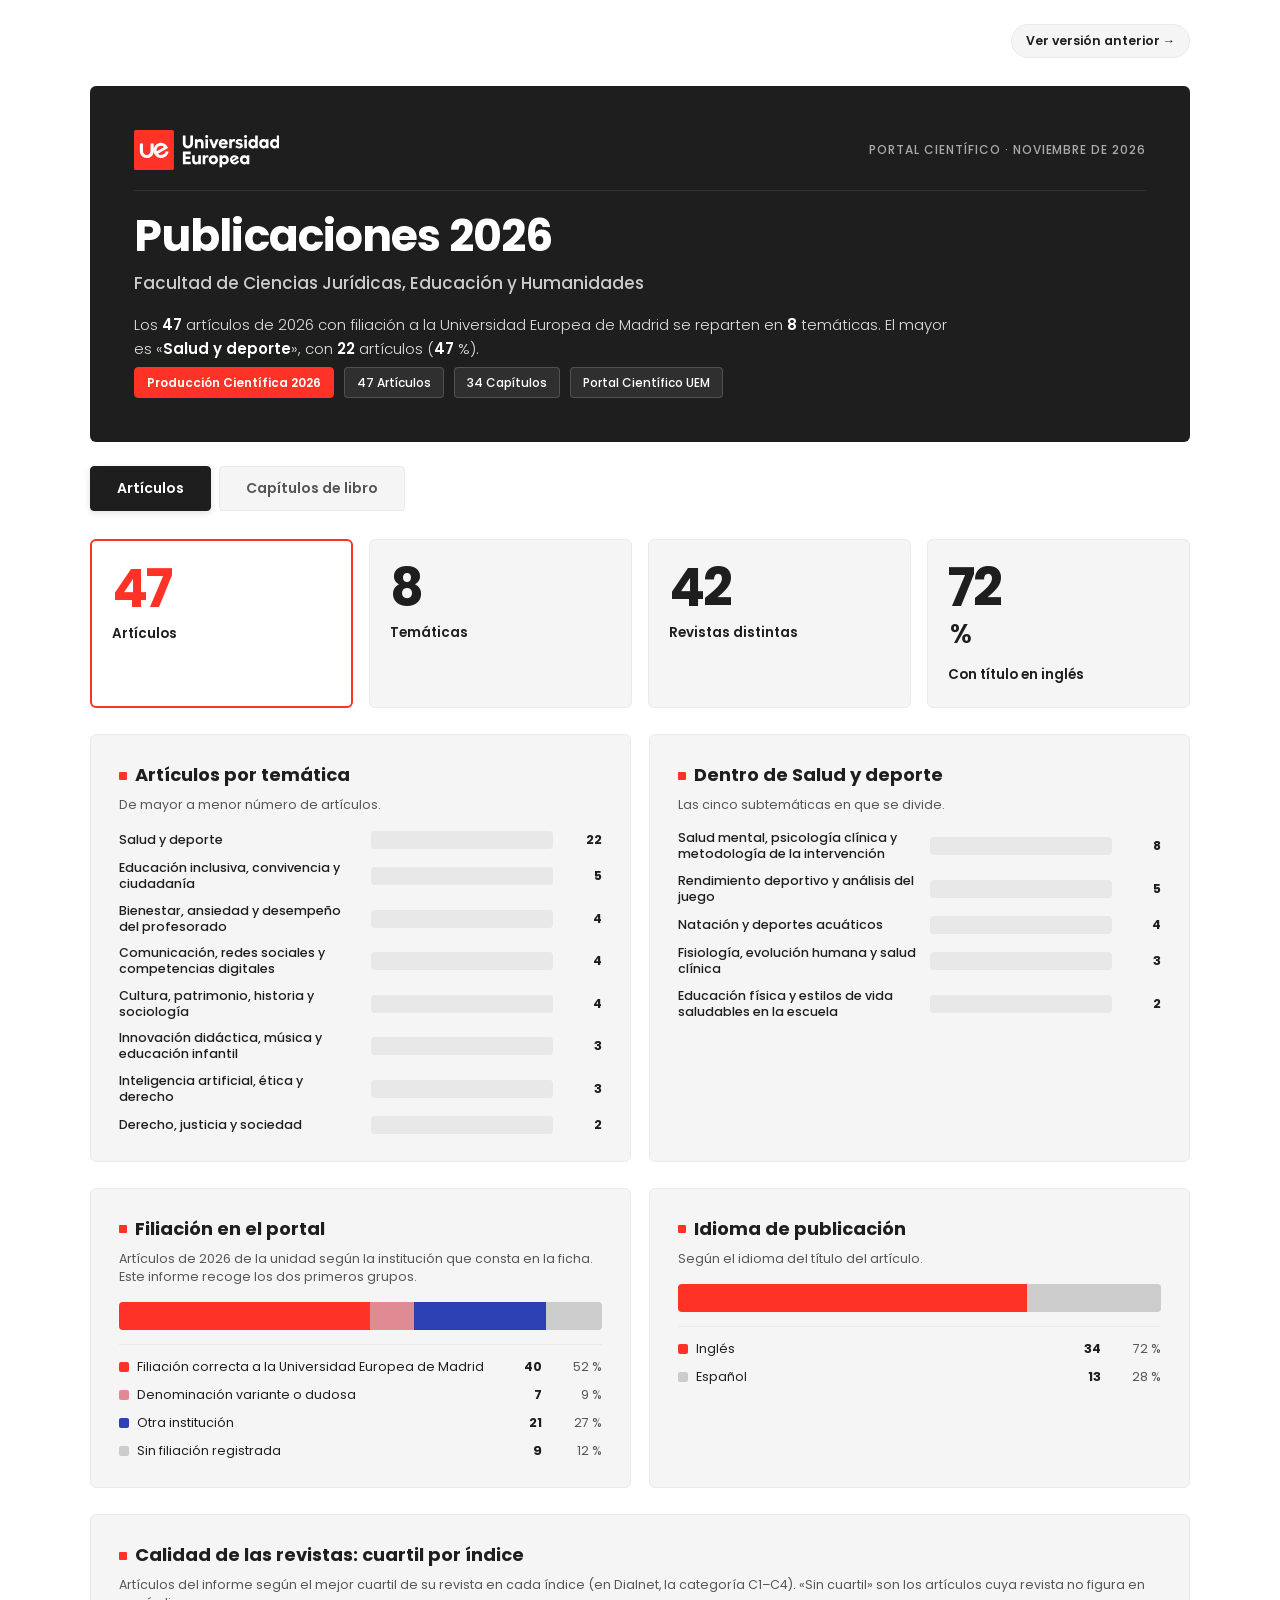
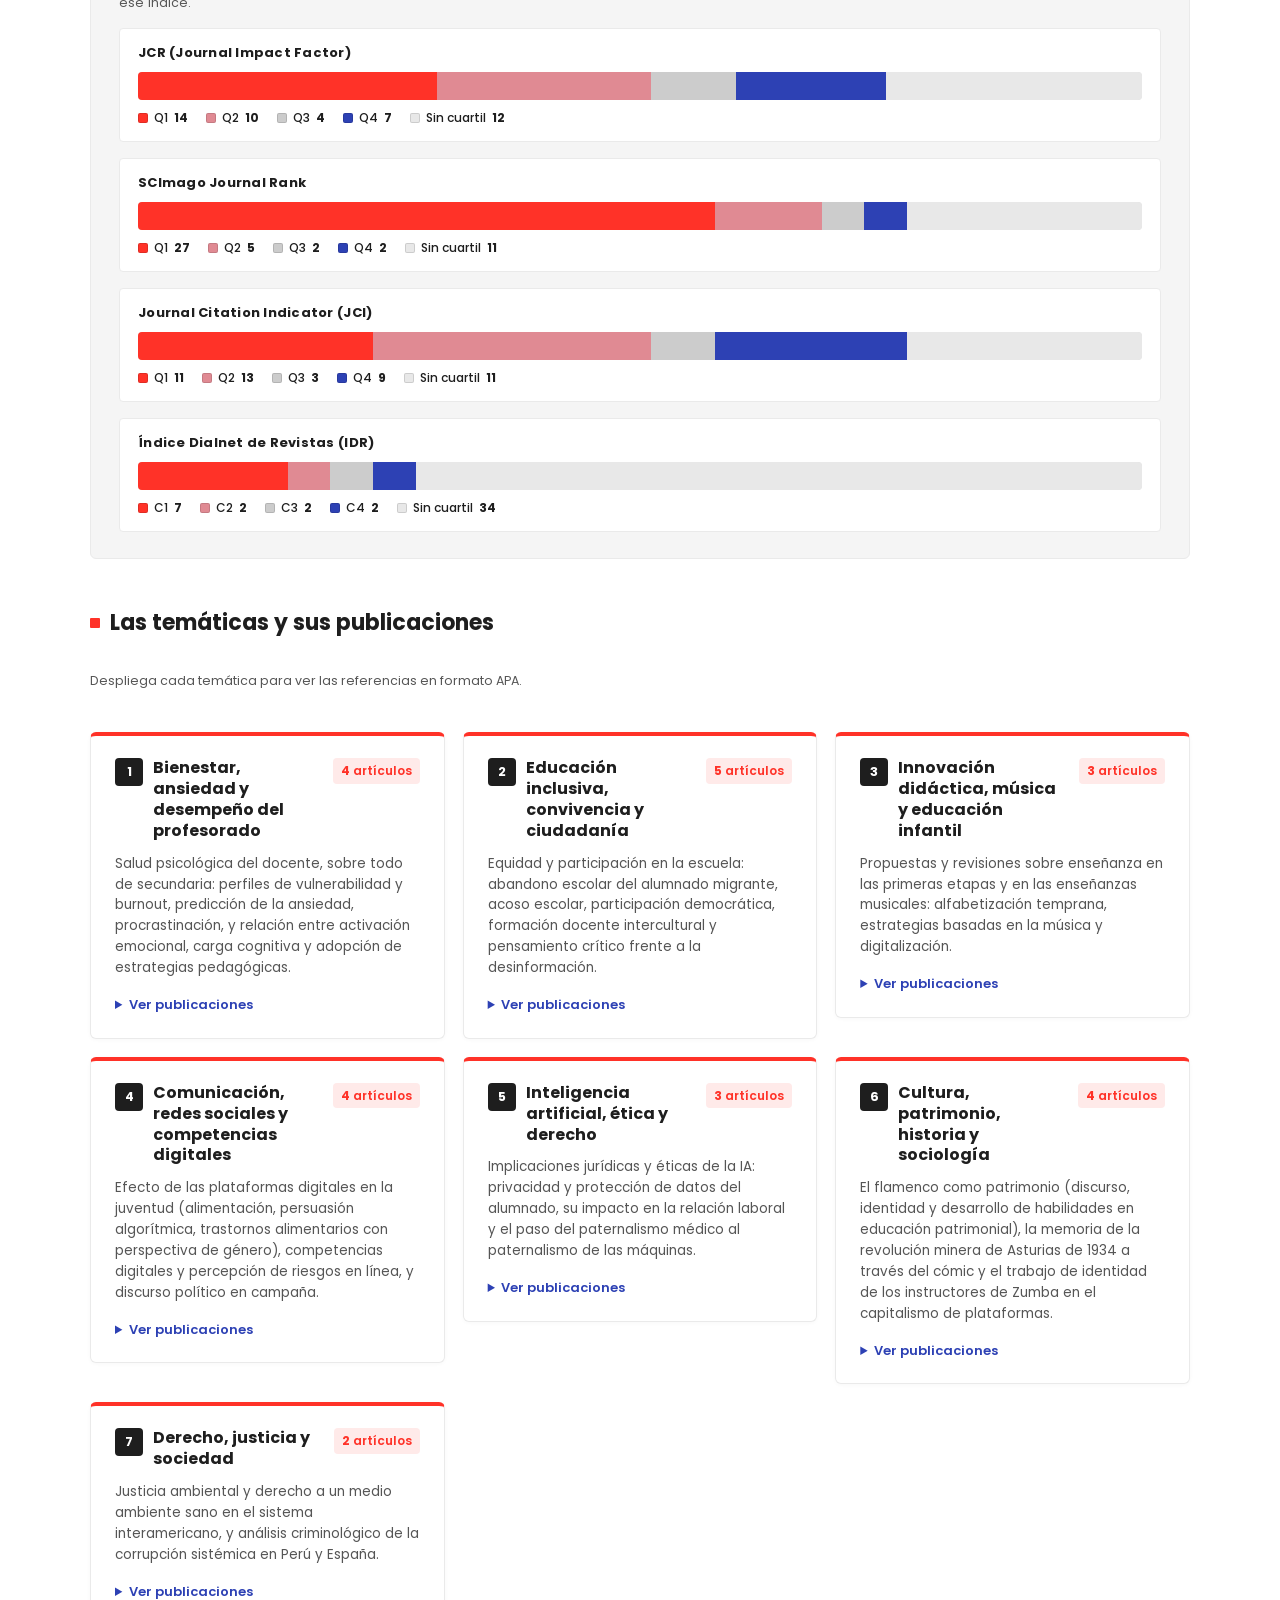
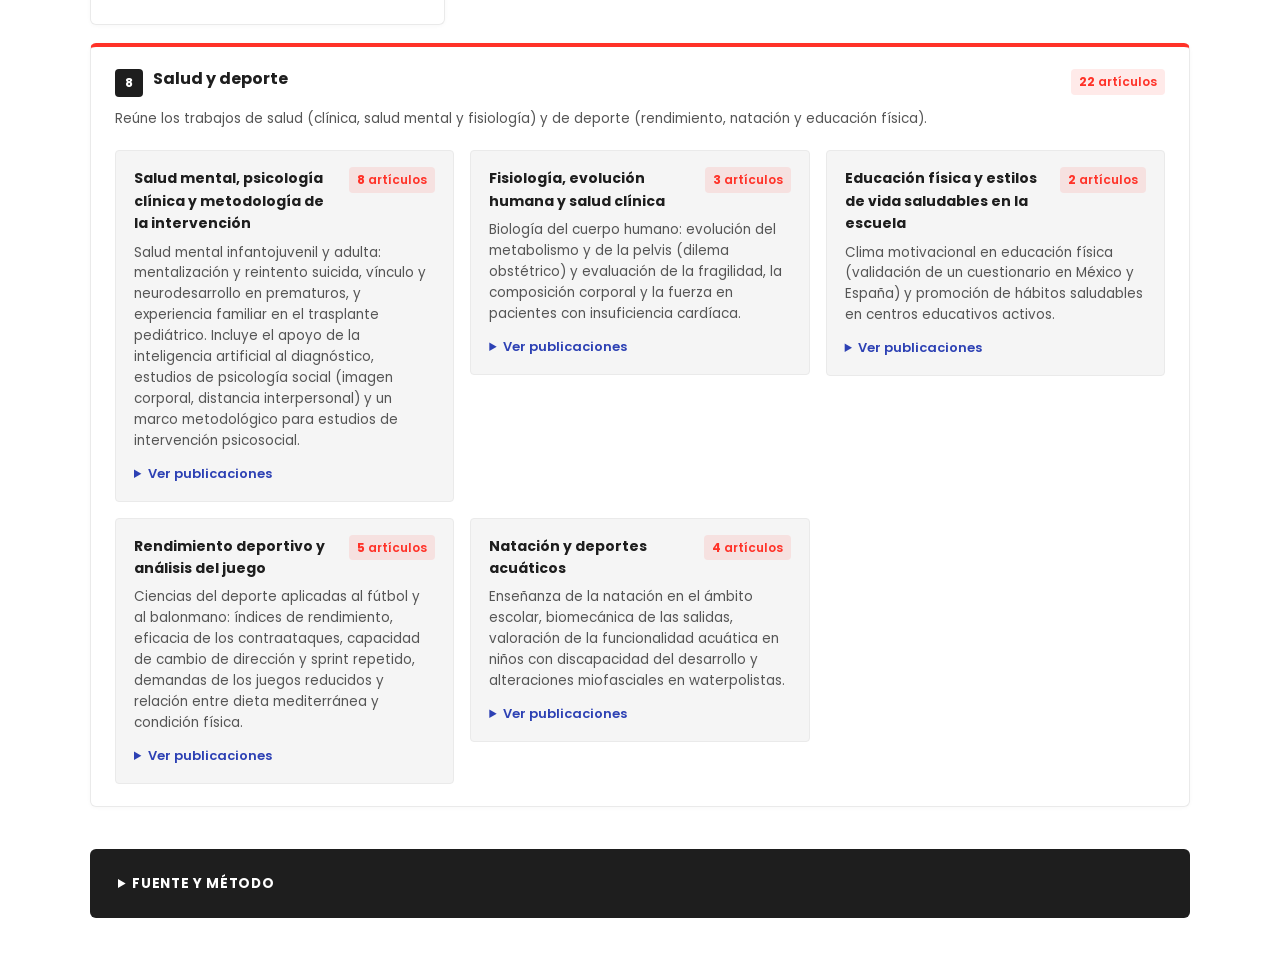
==== commit d2cde61a: "Aplicar diseno visual oficial UEM (index.html) y preservar version-anterior.html" ====
--- a/Publicaciones_2026.html
+++ b/Publicaciones_2026.html
@@ -1,86 +1,675 @@
 <!DOCTYPE html>
-<html lang="es"><head><meta charset="utf-8"><meta name="viewport" content="width=device-width,initial-scale=1">
-<title>Publicaciones 2026 · Facultad de Ciencias Jurídicas, Educación y Humanidades</title>
-<style>:root{--color-fg:#1f1d1c;--color-fg-muted:#6b6664;--color-panel:#fff;--color-border-line:#e4dfdd;--cds-radius:12px;--cds-gap-lg:1.5rem;--cds-gap-md:1rem;--cds-pad-lg:1.25rem;--cds-pad-md:1rem;--cds-font-size-caption:.85rem;--cds-font-size-body:.95rem;--cds-font-size-heading:1.05rem;--font-anthropic-sans:-apple-system,BlinkMacSystemFont,"Segoe UI",Roboto,Helvetica,Arial,sans-serif;--font-anthropic-serif:Georgia,"Times New Roman",serif}
-html,body{margin:0;background:#f7f5f4}
-body{padding:clamp(.75rem,3vw,2rem);font-family:var(--font-anthropic-sans);color:var(--color-fg)}
-.inf{--accent:#9e1b2c;max-width:68rem;margin-inline:auto;display:flex;flex-direction:column;gap:var(--cds-gap-lg);font-family:var(--font-anthropic-sans);color:var(--color-fg)}
-.inf *{box-sizing:border-box}
-.inf b{font-weight:600}
-.inf-hero{border:1px solid var(--color-border-line);border-radius:var(--cds-radius);padding:clamp(1.25rem,4vw,2.5rem);background:linear-gradient(135deg,color-mix(in srgb,var(--accent) 16%,var(--color-panel)),var(--color-panel) 70%)}
-.inf-logo{display:block;height:3rem;width:auto;background:#fff;padding:.4rem .7rem;border-radius:.5rem;margin-bottom:1.1rem}
-.inf-eyebrow{font-size:var(--cds-font-size-caption);letter-spacing:.08em;text-transform:uppercase;color:var(--color-fg-muted);margin:0 0 .6rem}
-.inf-hero h1{font-family:var(--font-anthropic-serif);font-weight:400;font-size:clamp(2.1rem,6vw,3.5rem);line-height:1.05;margin:0}
-.inf-fac{font-size:var(--cds-font-size-heading);color:var(--color-fg-muted);margin:.4rem 0 1.1rem}
-.inf-lead{font-size:1.15rem;line-height:1.55;max-width:46rem;margin:0}
-.inf-lead b{color:var(--accent)}
-.inf-lead[hidden],.pn[hidden]{display:none}
-.tabs{display:flex;gap:.4rem;border-bottom:1px solid var(--color-border-line)}
-.tabs button{appearance:none;background:none;border:0;border-bottom:3px solid transparent;margin-bottom:-1px;padding:.6rem 1.1rem;font:inherit;font-size:var(--cds-font-size-heading);color:var(--color-fg-muted);cursor:pointer}
-.tabs button[aria-selected='true']{color:var(--accent);border-bottom-color:var(--accent);font-weight:600}
-.pn{display:flex;flex-direction:column;gap:var(--cds-gap-lg)}
-.tiles{display:grid;grid-template-columns:repeat(auto-fit,minmax(min(100%,10rem),1fr));gap:var(--cds-gap-md)}
-.tile{border:1px solid var(--color-border-line);border-radius:var(--cds-radius);background:var(--color-panel);padding:var(--cds-pad-lg)}
-.tile .n{display:inline;font-family:var(--font-anthropic-serif);font-weight:400;font-size:2.6rem;line-height:1;font-variant-numeric:tabular-nums}
-.tile .u{font-family:var(--font-anthropic-serif);font-size:1.6rem;margin-left:.15rem}
-.tile p{margin:.4rem 0 0;color:var(--color-fg-muted);font-size:var(--cds-font-size-caption)}
-.grid2{display:grid;grid-template-columns:repeat(auto-fit,minmax(min(100%,24rem),1fr));gap:var(--cds-gap-md)}
-.card{border:1px solid var(--color-border-line);border-radius:var(--cds-radius);background:var(--color-panel);padding:var(--cds-pad-lg)}
-.card h2{font-size:var(--cds-font-size-heading);font-weight:500;margin:0;color:var(--accent)}
-.note{color:var(--color-fg-muted);font-size:var(--cds-font-size-caption);margin:.25rem 0 .9rem}
-.sec{font-family:var(--font-anthropic-serif);font-weight:400;font-size:1.75rem;margin:.6rem 0 0;color:var(--accent)}
-.bars{display:flex;flex-direction:column;gap:.6rem}
-.bar{display:grid;grid-template-columns:minmax(0,14rem) 1fr 2.2rem;align-items:center;gap:.6rem;font-size:var(--cds-font-size-caption)}
-.bar .lbl{line-height:1.25}
-.bar .trk{height:.95rem;border-radius:.3rem;background:color-mix(in srgb,var(--color-fg) 7%,transparent);overflow:hidden}
-.bar .fill{display:block;height:100%;border-radius:.3rem;background:#b8b2b0}
-.bar.top .fill{background:var(--accent)}
-.bar .val{font-variant-numeric:tabular-nums;font-weight:600;text-align:right}
-@media (max-width:36rem){.bar{grid-template-columns:1fr auto}.bar .trk{grid-column:1 / -1;order:3}}
-.stk{display:flex;gap:2px;height:1.7rem;border-radius:.4rem;overflow:hidden}
-.stk span{display:block;min-width:4px}
-.legend{display:flex;flex-direction:column;gap:.45rem;margin-top:.9rem;font-size:var(--cds-font-size-caption)}
-.legend div{display:flex;align-items:baseline;gap:.5rem}
-.sw{display:inline-block;width:.7rem;height:.7rem;border-radius:2px;flex:none}
-.legend .v{margin-left:auto;font-weight:600;font-variant-numeric:tabular-nums}
-.legend .p{color:var(--color-fg-muted);min-width:3.2rem;text-align:right}
-.idx{display:flex;flex-direction:column;gap:1.1rem}
-.idx-t{font-size:var(--cds-font-size-caption);font-weight:600;margin-bottom:.35rem}
-.idx-l{display:flex;flex-wrap:wrap;gap:.3rem 1rem;margin-top:.4rem;font-size:var(--cds-font-size-caption)}
-.idx-i{display:inline-flex;align-items:baseline;gap:.3rem}
-.idx-i .sw{border:1px solid color-mix(in srgb,var(--color-fg) 15%,transparent)}
-.cards{display:grid;grid-template-columns:repeat(auto-fit,minmax(min(100%,21rem),1fr));gap:var(--cds-gap-md);align-items:start}
-.tc{border:1px solid var(--color-border-line);border-top:3px solid var(--accent);border-radius:var(--cds-radius);background:var(--color-panel);padding:var(--cds-pad-lg);display:flex;flex-direction:column;gap:.7rem}
-.tc.full{grid-column:1 / -1}
-.tc-h,.sub-h{display:flex;align-items:flex-start;gap:.7rem}
-.tc-num{flex:none;width:1.9rem;height:1.9rem;border-radius:50%;background:var(--accent);color:#fff;display:flex;align-items:center;justify-content:center;font-weight:600;font-size:var(--cds-font-size-caption)}
-.tc h3,.sub h4{flex:1;margin:0;font-size:var(--cds-font-size-heading);font-weight:500;line-height:1.3}
-.tc h3{color:var(--accent)}
-.pill{flex:none;white-space:nowrap;border-radius:99px;padding:.15rem .65rem;background:color-mix(in srgb,var(--accent) 14%,transparent);font-size:var(--cds-font-size-caption)}
-.idea{margin:0;color:var(--color-fg-muted);line-height:1.5;font-size:var(--cds-font-size-body)}
-.subs{display:grid;grid-template-columns:repeat(auto-fit,minmax(min(100%,19rem),1fr));gap:var(--cds-gap-md);align-items:start}
-.sub{border:1px solid var(--color-border-line);border-radius:var(--cds-radius);padding:var(--cds-pad-md);display:flex;flex-direction:column;gap:.55rem}
-.sub h4{font-size:var(--cds-font-size-body)}
-details summary{cursor:pointer;color:var(--accent);font-weight:600;font-size:var(--cds-font-size-caption)}
-ul.refs{list-style:none;margin:.7rem 0 0;padding:0;display:flex;flex-direction:column;gap:.65rem}
-ul.refs li{padding-left:1.6rem;text-indent:-1.6rem;font-size:var(--cds-font-size-caption);line-height:1.5;word-break:break-word}
-ul.refs a{color:var(--accent)}
-.foot{border:1px solid var(--color-border-line);border-radius:var(--cds-radius);padding:var(--cds-pad-md) var(--cds-pad-lg);background:var(--color-panel)}
-.foot ul{margin:.6rem 0 0;padding-left:1.2rem;color:var(--color-fg-muted);font-size:var(--cds-font-size-caption);line-height:1.6}
-</style></head><body>
+<html lang="es">
+<head>
+<meta charset="utf-8">
+<meta name="viewport" content="width=device-width, initial-scale=1, viewport-fit=cover">
+<title>Publicaciones 2026 · Facultad de Ciencias Jurídicas, Educación y Humanidades · Universidad Europea</title>
+<link rel="preconnect" href="https://fonts.googleapis.com">
+<link rel="preconnect" href="https://fonts.gstatic.com" crossorigin>
+<link href="https://fonts.googleapis.com/css2?family=Poppins:wght@300;400;500;600;700;800&display=swap" rel="stylesheet">
+<style>
+/* ==========================================================================
+   ESTILO VISUAL OFICIAL UNIVERSIDAD EUROPEA (UEM)
+   - Colores:
+       * Rojo UEM: #FF3228 (Acento <= 10%: cifras clave, badges, botones)
+       * Antracita: #1E1E1E (Portadas, cierres y texto)
+       * Blanco: #FFFFFF (Fondo de contenido)
+       * Azul real: #2D41B4 (Rigor, alianzas y convenios)
+       * Gris de tarjetas: #F5F5F5 con bordes #EAEAEA
+   - Tipografía: Poppins, Segoe UI, Arial, sans-serif
+   - Composición: Retícula modular inspirada en el cuadrado del logo
+   - Prohibido: Degradados, iconos infantiles y líneas bajo los títulos
+   ========================================================================== */
+
+:root {
+  --color-red: #FF3228;
+  --color-anthracite: #1E1E1E;
+  --color-white: #FFFFFF;
+  --color-blue: #2D41B4;
+  --color-card-bg: #F5F5F5;
+  --color-card-border: #EAEAEA;
+  --color-border-dark: #333333;
+  --color-text-body: #1E1E1E;
+  --color-text-muted: #555555;
+  --color-text-light: #777777;
+  --font-family: 'Poppins', 'Segoe UI', Arial, sans-serif;
+  --radius-square: 4px;
+  --radius-card: 6px;
+  --spacing-container: 1140px;
+}
+
+* {
+  box-sizing: border-box;
+  margin: 0;
+  padding: 0;
+}
+
+html, body {
+  background-color: var(--color-white);
+  color: var(--color-text-body);
+  font-family: var(--font-family);
+  font-size: 15px;
+  line-height: 1.6;
+  -webkit-font-smoothing: antialiased;
+}
+
+/* Envoltura principal */
+.inf {
+  width: 100%;
+  max-width: var(--spacing-container);
+  margin: 0 auto;
+  padding: 24px 20px 60px;
+  display: flex;
+  flex-direction: column;
+  gap: 28px;
+}
+
+/* Navegación superior entre versiones */
+.nav-version-bar {
+  display: flex;
+  justify-content: flex-end;
+  align-items: center;
+  gap: 10px;
+}
+.nav-version-link {
+  display: inline-flex;
+  align-items: center;
+  gap: 6px;
+  background: var(--color-card-bg);
+  border: 1px solid var(--color-card-border);
+  color: var(--color-anthracite);
+  padding: 6px 14px;
+  border-radius: 20px;
+  font-size: 12.5px;
+  font-weight: 600;
+  text-decoration: none;
+  transition: all 0.2s ease;
+}
+.nav-version-link:hover {
+  background: #EAEAEA;
+  border-color: #D5D5D5;
+}
+
+/* CABECERA / PORTADA INSTITUCIONAL (Antracita #1E1E1E) */
+.inf-hero {
+  background-color: var(--color-anthracite);
+  color: var(--color-white);
+  border-radius: var(--radius-card);
+  padding: clamp(28px, 4vw, 44px);
+  display: flex;
+  flex-direction: column;
+  gap: 20px;
+  border: none;
+}
+
+.header-top {
+  display: flex;
+  justify-content: space-between;
+  align-items: center;
+  flex-wrap: wrap;
+  gap: 16px;
+  padding-bottom: 20px;
+  border-bottom: 1px solid var(--color-border-dark);
+}
+
+.logo-svg {
+  height: 40px;
+  width: auto;
+  display: block;
+}
+
+.header-meta {
+  font-size: 12px;
+  text-transform: uppercase;
+  letter-spacing: 0.08em;
+  color: #AAAAAA;
+  font-weight: 500;
+}
+
+.hero-body h1 {
+  font-size: clamp(28px, 4.5vw, 44px);
+  font-weight: 700;
+  line-height: 1.15;
+  color: var(--color-white);
+  margin-bottom: 8px;
+  letter-spacing: -0.02em;
+}
+
+.inf-fac {
+  font-size: 17px;
+  font-weight: 500;
+  color: #CCCCCC;
+  margin-bottom: 16px;
+}
+
+.inf-lead {
+  font-size: 15px;
+  line-height: 1.6;
+  max-width: 820px;
+  color: #E0E0E0;
+  font-weight: 300;
+}
+.inf-lead b {
+  color: var(--color-white);
+  font-weight: 600;
+}
+.inf-lead[hidden], .pn[hidden] {
+  display: none !important;
+}
+
+.hero-tags {
+  display: flex;
+  flex-wrap: wrap;
+  gap: 10px;
+  margin-top: 6px;
+}
+.hero-tag {
+  background: rgba(255, 255, 255, 0.08);
+  border: 1px solid rgba(255, 255, 255, 0.16);
+  color: #FFFFFF;
+  padding: 5px 12px;
+  border-radius: var(--radius-square);
+  font-size: 12px;
+  font-weight: 500;
+}
+.hero-tag.accent {
+  background: var(--color-red);
+  border-color: var(--color-red);
+  color: var(--color-white);
+  font-weight: 600;
+}
+
+/* PESTAÑAS / TABS MODULARES */
+.tabs {
+  display: flex;
+  gap: 8px;
+  border-bottom: none;
+  margin-top: -4px;
+}
+.tabs button {
+  appearance: none;
+  background: var(--color-card-bg);
+  border: 1px solid var(--color-card-border);
+  padding: 11px 26px;
+  font-family: var(--font-family);
+  font-size: 14px;
+  font-weight: 600;
+  color: var(--color-text-muted);
+  border-radius: var(--radius-square);
+  cursor: pointer;
+  transition: all 0.2s ease;
+}
+.tabs button:hover {
+  background: #EAEAEA;
+  color: var(--color-anthracite);
+}
+.tabs button[aria-selected='true'] {
+  background: var(--color-anthracite);
+  border-color: var(--color-anthracite);
+  color: var(--color-white);
+  box-shadow: 0 2px 6px rgba(0, 0, 0, 0.12);
+}
+
+.pn {
+  display: flex;
+  flex-direction: column;
+  gap: 26px;
+}
+
+/* RETÍCULA DE CIFRAS CLAVE (48-60 pt) */
+.tiles {
+  display: grid;
+  grid-template-columns: repeat(auto-fit, minmax(min(100%, 12rem), 1fr));
+  gap: 16px;
+}
+.tile {
+  background: var(--color-card-bg);
+  border: 1px solid var(--color-card-border);
+  border-radius: var(--radius-card);
+  padding: 22px 20px;
+  display: flex;
+  flex-direction: column;
+}
+.tile:first-child {
+  background: var(--color-white);
+  border: 2px solid var(--color-red);
+}
+.tile .n {
+  font-size: 52px;
+  font-weight: 700;
+  line-height: 1;
+  letter-spacing: -0.03em;
+  font-family: var(--font-family);
+  color: var(--color-anthracite);
+}
+.tile:first-child .n {
+  color: var(--color-red);
+}
+.tile .u {
+  font-size: 26px;
+  font-weight: 600;
+  margin-left: 2px;
+  font-family: var(--font-family);
+}
+.tile p {
+  margin-top: 8px;
+  font-size: 13.5px;
+  font-weight: 600;
+  color: var(--color-anthracite);
+}
+
+/* SECCIONES MODULARES Y TARJETAS */
+.grid2 {
+  display: grid;
+  grid-template-columns: repeat(auto-fit, minmax(min(100%, 24rem), 1fr));
+  gap: 18px;
+}
+.card {
+  background: var(--color-card-bg);
+  border: 1px solid var(--color-card-border);
+  border-radius: var(--radius-card);
+  padding: 26px 28px;
+}
+.card h2 {
+  font-size: 18px;
+  font-weight: 700;
+  color: var(--color-anthracite);
+  margin: 0 0 6px;
+  display: flex;
+  align-items: center;
+  gap: 8px;
+}
+.card h2::before {
+  content: '';
+  width: 8px;
+  height: 8px;
+  background: var(--color-red);
+  border-radius: 1px;
+  display: inline-block;
+  flex-shrink: 0;
+}
+.note {
+  font-size: 12.5px;
+  color: var(--color-text-muted);
+  margin: 0 0 16px;
+  line-height: 1.45;
+}
+.sec {
+  font-size: 22px;
+  font-weight: 700;
+  color: var(--color-anthracite);
+  margin: 20px 0 6px;
+  font-family: var(--font-family);
+  display: flex;
+  align-items: center;
+  gap: 10px;
+}
+.sec::before {
+  content: '';
+  width: 10px;
+  height: 10px;
+  background: var(--color-red);
+  border-radius: 1px;
+  display: inline-block;
+  flex-shrink: 0;
+}
+
+/* BARRAS HORIZONTALES */
+.bars {
+  display: flex;
+  flex-direction: column;
+  gap: 10px;
+}
+.bar {
+  display: grid;
+  grid-template-columns: minmax(0, 16rem) 1fr 2.5rem;
+  align-items: center;
+  gap: 12px;
+  font-size: 12.5px;
+}
+.bar .lbl {
+  font-weight: 500;
+  color: var(--color-text-body);
+  line-height: 1.3;
+}
+.bar .trk {
+  height: 18px;
+  border-radius: var(--radius-square);
+  background: #E8E8E8;
+  overflow: hidden;
+}
+.bar .fill {
+  height: 100%;
+  border-radius: var(--radius-square);
+  background: #BBBBBB;
+}
+.bar.top .fill {
+  background: var(--color-red);
+}
+.bar .val {
+  font-weight: 700;
+  text-align: right;
+  font-variant-numeric: tabular-nums;
+  color: var(--color-anthracite);
+}
+@media (max-width: 36rem) {
+  .bar { grid-template-columns: 1fr auto; }
+  .bar .trk { grid-column: 1 / -1; order: 3; }
+}
+
+/* BARRAS APILADAS */
+.stk {
+  display: flex;
+  height: 28px;
+  border-radius: var(--radius-square);
+  overflow: hidden;
+  background: #E5E5E5;
+}
+.stk span {
+  display: block;
+  min-width: 4px;
+}
+.legend {
+  display: flex;
+  flex-direction: column;
+  gap: 8px;
+  margin-top: 14px;
+  padding-top: 12px;
+  border-top: 1px solid var(--color-card-border);
+  font-size: 12.5px;
+}
+.legend div {
+  display: flex;
+  align-items: center;
+  gap: 8px;
+}
+.sw {
+  width: 10px;
+  height: 10px;
+  border-radius: 2px;
+  flex-shrink: 0;
+}
+.legend .v {
+  margin-left: auto;
+  font-weight: 700;
+  font-variant-numeric: tabular-nums;
+  color: var(--color-anthracite);
+}
+.legend .p {
+  color: var(--color-text-muted);
+  min-width: 3.5rem;
+  text-align: right;
+}
+
+/* ÍNDICES DE CALIDAD (JCR, SCImago, JCI, Dialnet) */
+.idx {
+  display: flex;
+  flex-direction: column;
+  gap: 16px;
+}
+.idx-b {
+  background: var(--color-white);
+  border: 1px solid var(--color-card-border);
+  border-radius: var(--radius-square);
+  padding: 14px 18px;
+}
+.idx-t {
+  font-size: 13px;
+  font-weight: 700;
+  color: var(--color-anthracite);
+  margin-bottom: 8px;
+  letter-spacing: 0.02em;
+}
+.idx-l {
+  display: flex;
+  flex-wrap: wrap;
+  gap: 8px 18px;
+  margin-top: 8px;
+  font-size: 12px;
+}
+.idx-i {
+  display: inline-flex;
+  align-items: center;
+  gap: 6px;
+  color: var(--color-text-body);
+  font-weight: 500;
+}
+.idx-i b {
+  font-weight: 700;
+  color: var(--color-anthracite);
+}
+.idx-i .sw {
+  border: 1px solid rgba(0, 0, 0, 0.12);
+}
+
+/* TARJETAS TEMÁTICAS */
+.cards {
+  display: grid;
+  grid-template-columns: repeat(auto-fit, minmax(min(100%, 22rem), 1fr));
+  gap: 18px;
+  align-items: start;
+}
+.tc {
+  border: 1px solid var(--color-card-border);
+  border-top: 4px solid var(--color-red);
+  border-radius: var(--radius-card);
+  background: var(--color-white);
+  padding: 22px 24px;
+  display: flex;
+  flex-direction: column;
+  gap: 12px;
+  box-shadow: 0 1px 4px rgba(0, 0, 0, 0.03);
+}
+.tc.full {
+  grid-column: 1 / -1;
+}
+.tc-h, .sub-h {
+  display: flex;
+  align-items: flex-start;
+  gap: 10px;
+}
+.tc-num {
+  flex: none;
+  width: 28px;
+  height: 28px;
+  border-radius: var(--radius-square);
+  background: var(--color-anthracite);
+  color: var(--color-white);
+  display: flex;
+  align-items: center;
+  justify-content: center;
+  font-weight: 700;
+  font-size: 12.5px;
+}
+.tc h3 {
+  flex: 1;
+  margin: 0;
+  font-size: 16px;
+  font-weight: 700;
+  line-height: 1.3;
+  color: var(--color-anthracite);
+}
+.pill {
+  flex: none;
+  white-space: nowrap;
+  border-radius: 4px;
+  padding: 3px 8px;
+  background: rgba(255, 50, 40, 0.1);
+  color: var(--color-red);
+  font-size: 12px;
+  font-weight: 600;
+}
+.idea {
+  margin: 0;
+  color: var(--color-text-muted);
+  line-height: 1.55;
+  font-size: 13.5px;
+}
+
+/* SUBTEMÁTICAS */
+.subs {
+  display: grid;
+  grid-template-columns: repeat(auto-fit, minmax(min(100%, 20rem), 1fr));
+  gap: 16px;
+  align-items: start;
+  margin-top: 8px;
+}
+.sub {
+  border: 1px solid var(--color-card-border);
+  border-radius: var(--radius-square);
+  background: var(--color-card-bg);
+  padding: 16px 18px;
+  display: flex;
+  flex-direction: column;
+  gap: 8px;
+}
+.sub h4 {
+  font-size: 14px;
+  font-weight: 700;
+  color: var(--color-anthracite);
+  margin: 0;
+  flex: 1;
+}
+
+/* REFERENCIAS APA Y ACORDEÓN */
+details {
+  margin-top: 4px;
+}
+details summary {
+  cursor: pointer;
+  color: var(--color-blue);
+  font-weight: 600;
+  font-size: 13px;
+  user-select: none;
+  transition: color 0.15s ease;
+}
+details summary:hover {
+  color: var(--color-red);
+}
+ul.refs {
+  list-style: none;
+  margin: 10px 0 0;
+  padding: 10px 0 0;
+  display: flex;
+  flex-direction: column;
+  gap: 10px;
+  border-top: 1px solid var(--color-card-border);
+}
+ul.refs li {
+  padding-left: 20px;
+  text-indent: -20px;
+  font-size: 12.5px;
+  line-height: 1.55;
+  color: var(--color-text-body);
+  word-break: break-word;
+}
+ul.refs a {
+  color: var(--color-blue);
+  text-decoration: none;
+  word-break: break-all;
+}
+ul.refs a:hover {
+  text-decoration: underline;
+  color: var(--color-red);
+}
+
+/* CIERRE METODOLÓGICO (ANTRACITA #1E1E1E) */
+.foot {
+  background: var(--color-anthracite);
+  color: #CCCCCC;
+  border-radius: var(--radius-card);
+  padding: 24px 28px;
+  border: none;
+  margin-top: 16px;
+}
+.foot summary {
+  color: var(--color-white);
+  font-weight: 700;
+  font-size: 13.5px;
+  text-transform: uppercase;
+  letter-spacing: 0.05em;
+  user-select: none;
+  cursor: pointer;
+}
+.foot ul {
+  margin: 12px 0 0;
+  padding-left: 18px;
+  color: #CCCCCC;
+  font-size: 12.5px;
+  line-height: 1.6;
+}
+.foot li {
+  margin-bottom: 6px;
+}
+.foot li:last-child {
+  margin-bottom: 0;
+}
+</style>
+</head>
+<body>
+
 <div class="inf">
-<header class="inf-hero"><img class="inf-logo" width="260" height="71" alt="Logotipo de la Universidad Europea de Madrid" src="[data-uri]">
-<p class="inf-eyebrow">Portal Científico · Universidad Europea de Madrid · noviembre de 2026</p>
-<h1>Publicaciones 2026</h1><p class="inf-fac">Facultad de Ciencias Jurídicas, Educación y Humanidades</p>
-<p class="inf-lead" id="lead-art">Los <b>47</b> artículos de 2026 con filiación a la Universidad Europea de Madrid se reparten en <b>8</b> temáticas. El mayor es «<b>Salud y deporte</b>», con <b>22</b> artículos (<b>47</b> %).</p><p class="inf-lead" id="lead-cap" hidden>Los <b>34</b> capítulos de libro de 2026 se reparten en <b>5</b> temáticas. Las mayores son «<b>Innovación docente y competencias en educación superior» y «Comunicación, cultura y sociedad</b>», con <b>8</b> capítulos cada una (<b>24</b> %).</p></header>
+
+  <!-- BARRA DE NAVEGACIÓN ENTRE VERSIONES -->
+  <nav class="nav-version-bar">
+    <a href="version-anterior.html" class="nav-version-link">
+      <span>Ver versión anterior →</span>
+    </a>
+  </nav>
+
+  <!-- CABECERA INSTITUCIONAL (ANTRACITA #1E1E1E) -->
+  <header class="inf-hero">
+    <div class="header-top">
+      <!-- LOGO OFICIAL VECTORIAL UEM (Extraído en línea con cuadrado #FF3228) -->
+      <svg class="logo-svg" viewBox="0 0 378.14 103.96" role="img" aria-label="Universidad Europea">
+        <rect width="103.76" height="103.76" rx="4" fill="#FF3228"/>
+        <path fill="#FFFFFF" d="M82.51,55.35c-1.48,6.81-6.86,8.73-9.14,9.25c-0.96,0.22-1.93,0.33-2.9,0.33c-3.13,0-6.09-1.18-8.16-3.23l25.82-14.92c-1.21-3.1-2.83-6.1-5.36-8.45c-4.49-4.16-11.02-6.06-17.03-4.64c-3.13,0.74-6.08,2.34-8.49,4.46c-2.07,1.82-3.78,4.06-4.93,6.57c-0.21,0.46-0.41,0.94-0.58,1.42c-0.26,0.72-0.47,1.46-0.63,2.22V34.79h-8.06v19.95c0,5.88-4.23,10.32-9.84,10.32c-5.65,0-9.91-4.44-9.91-10.32V34.79h-8.06v19.95c0,10.49,7.56,18.11,17.97,18.11c9.88,0,17.16-6.91,17.83-16.63c0.59,3.19,1.89,6.32,3.87,9c3.52,4.78,9.34,7.63,15.57,7.630c1.55,0,3.12-0.18,4.65-0.52c7.75-1.75,13.53-7.67,15.16-15.48L82.51,55.35z M58.86,55.02c-0.45-2.22-0.34-4.35,0.32-6.18c0.98-2.69,3.05-4.93,5.54-6.31c4.25-2.36,9.92-1.82,13.16,2.06L58.96,55.52L58.86,55.02z"/>
+        <g fill="#FFFFFF">
+          <path d="M126.95,34.58V14.15H134v20.43c0,3.71,2.67,6.48,6.19,6.48c3.52,0,6.14-2.76,6.14-6.48V14.15h7.05v20.43c0,7.67-5.62,13.33-13.19,13.33C132.57,47.91,126.95,42.25,126.95,34.58" />
+          <path d="M180.9,34.25v13.24h-6.71v-12.1c0-3.24-1.76-5.1-4.52-5.1c-1.86,0-3.71,1.05-4.67,2.67v14.52h-6.71V24.1H165v2.76c1.29-2,3.76-3.24,6.38-3.24C177.29,23.63,180.9,27.68,180.9,34.25" />
+          <path d="M192.33,47.49h-6.71V24.1h6.71V47.49z M193.05,16.82c0,2.24-1.86,4.09-4.090,4.09s-4.1-1.86-4.1-4.09c0-2.19,1.86-4.05,4.1-4.05S193.05,14.63,193.05,16.82" />
+          <polygon points="210.53,47.49 204.81,47.49 195.1,24.1 202.38,24.1 207.67,38.34 212.86,24.1 220.19,24.1" />
+          <path d="M237,33.1c-0.29-2.33-2.43-4.05-4.91-4.05c-2.81,0-4.67,1.52-5.29,4.05H237z M243.53,37.39h-16.81c0.62,3.19,2.81,4.86,6,4.86c2.09,0,4.29-0.95,5.1-2.38l5.24,3.19c-1.71,3.09-5.62,4.9-10.48,4.9c-6.86,0-12.29-5.33-12.29-12.29c0-6.81,5.33-12.05,12.14-12.05c6.33,0,11.29,4.9,11.29,11.14C243.72,35.58,243.67,36.48,243.53,37.39" />
+          <path d="M262.67,24.06l-0.38,6.29c-0.9-0.33-2.05-0.52-3-0.52c-1.52,0-3.95,1.24-5.1,3.52v14.14h-6.71V24.1h6.71v2.76c1.14-2,3.67-3.24,5.62-3.24C261,23.63,261.96,23.77,262.67,24.06" />
+          <path d="M263.34,45.01l2-4.67c2.19,1.62,5.05,2.48,7.9,2.48c2.1,0,3.43-0.81,3.43-1.9c-0.05-3.57-12.62-0.9-12.71-9.52c-0.05-4.38,3.86-7.76,9.38-7.76c3.29,0,6.57,0.81,8.91,2.67l-1.91,4.86c-1.81-1.38-4.76-2.43-7.29-2.43c-1.71,0-2.86,0.81-2.86,1.86c0.05,3.38,12.71,1.52,12.86,9.91c0,4.33-3.81,7.48-9.24,7.48C269.82,47.96,266.15,47.01,263.34,45.01" />
+          <path d="M293.39,47.49h-6.71V24.1h6.71V47.49z M294.1,16.82c0,2.24-1.86,4.09-4.09,4.09c-2.24,0-4.1-1.86-4.1-4.09c0-2.19,1.86-4.05,4.1-4.05C292.25,12.77,294.1,14.63,294.1,16.82" />
+          <polygon points="147.48,55.98 147.48,62.74 134.1,62.74 134.1,68.74 146.01,68.74 146.01,75.5 134.1,75.5 134.1,82.55 147.48,82.55 147.48,89.31 127.06,89.31 127.06,55.98" />
+          <path d="M173.77,65.93v23.38h-6.71v-2.76c-1.33,2-3.81,3.24-6.38,3.24c-5.91,0-9.52-4.05-9.52-10.67V65.93h6.71v12.1c0,3.24,1.76,5.05,4.52,5.05c1.81,0,3.67-1,4.67-2.62V65.93H173.77z" />
+          <path d="M193.68,65.88l-0.38,6.29c-0.9-0.33-2.05-0.52-3-0.52c-1.52,0-3.95,1.24-5.1,3.52v14.14h-6.71V65.93h6.71v2.76c1.14-2,3.67-3.24,5.62-3.24C192.01,65.45,192.96,65.59,193.68,65.88" />
+          <path d="M200.78,77.64c0,3.24,2.38,5.71,5.57,5.71c3.14,0,5.57-2.48,5.57-5.71c0-3.33-2.43-5.76-5.57-5.76C203.16,71.88,200.78,74.31,200.78,77.64 M218.49,77.64c0,6.95-5.29,12.14-12.14,12.14c-6.9,0-12.14-5.19-12.14-12.14c0-6.95,5.24-12.19,12.14-12.19C213.2,65.45,218.49,70.69,218.49,77.64" />
+          <path d="M235.87,65.45c-2.95,0-5.76,1.33-6.91,3.24v-2.76h-6.71v31.1h6.71V86.55c1.14,1.9,3.95,3.24,6.91,3.24c6.1,0,10.86-5.43,10.86-12.19C246.73,70.83,241.97,65.45,235.87,65.45z M234.35,83.36c-3.19,0-5.57-2.48-5.57-5.71c0-3.33,2.38-5.76,5.57-5.76c3.14,0,5.57,2.43,5.57,5.76C239.92,80.88,237.49,83.36,234.35,83.36z" />
+          <path d="M314.96,14.15v12.71c-1.14-1.9-4-3.24-6.9-3.24c-6.1,0-10.91,5.38-10.91,12.14c0,6.76,4.81,12.19,10.91,12.19c2.95,0,5.76-1.33,6.9-3.24v2.76h6.71V14.15H314.96z M309.53,41.53c-3.19,0-5.57-2.48-5.57-5.71c0-3.33,2.38-5.76,5.57-5.76c3.14,0,5.57,2.43,5.57,5.76C315.1,39.06,312.67,41.53,309.53,41.53z" />
+          <path d="M342.96,24.1v2.76c-1.14-1.9-4-3.24-6.9-3.24c-6.1,0-10.91,5.38-10.91,12.14c0,6.76,4.81,12.19,10.91,12.19c2.95,0,5.76-1.33,6.9-3.24v2.76h6.71V24.1H342.96z M337.54,41.53c-3.19,0-5.57-2.48-5.57-5.71c0-3.33,2.38-5.76,5.57-5.76c3.14,0,5.57,2.43,5.57,5.76C343.11,39.06,340.68,41.53,337.54,41.53z" />
+          <path d="M371.2,14.15v12.71c-1.14-1.9-4-3.24-6.9-3.24c-6.1,0-10.91,5.38-10.91,12.14c0,6.76,4.81,12.19,10.91,12.19c2.95,0,5.76-1.33,6.9-3.24v2.76h6.71V14.15H371.2z M365.77,41.51c-3.19,0-5.57-2.48-5.57-5.71c0-3.33,2.38-5.76,5.57-5.76c3.14,0,5.57,2.43,5.57,5.76C371.35,39.03,368.92,41.51,365.77,41.51z" />
+          <path d="M293.02,65.93v2.76c-1.14-1.9-4-3.24-6.9-3.24c-6.1,0-10.91,5.38-10.91,12.14c0,6.76,4.81,12.19,10.91,12.19c2.95,0,5.76-1.33,6.9-3.24v2.76h6.71V65.93H293.02z M287.59,83.36c-3.19,0-5.57-2.48-5.57-5.71c0-3.33,2.38-5.76,5.57-5.76c3.14,0,5.57,2.43,5.57,5.76C293.16,80.88,290.73,83.36,287.59,83.36z" />
+          <path d="M267.67,79.42c-0.7,2.88-3.38,4.86-6.39,4.86c-1.75,0-3.29-0.67-4.41-1.79l10.65-6.15c0,0,0,0,0,0.01l5.02-2.91c-1.61-4.78-5.96-8.03-11.26-8.03c-6.79,0-11.94,5.25-11.94,12.23s5.15,12.18,11.94,12.18c5.76,0,10.64-3.75,11.87-9.21L267.67,79.42z M254.94,77.63c0-3.87,2.71-6.7,6.35-6.7c1.51,0,2.88,0.51,3.95,1.38l-10.29,5.65C254.95,77.86,254.94,77.75,254.94,77.63z" />
+        </g>
+      </svg>
+      <div class="header-meta">Portal Científico · Noviembre de 2026</div>
+    </div>
+
+    <div class="hero-body">
+      <h1>Publicaciones 2026</h1>
+      <div class="inf-fac">Facultad de Ciencias Jurídicas, Educación y Humanidades</div>
+      <p class="inf-lead" id="lead-art">Los <b>47</b> artículos de 2026 con filiación a la Universidad Europea de Madrid se reparten en <b>8</b> temáticas. El mayor es «<b>Salud y deporte</b>», con <b>22</b> artículos (<b>47</b> %).</p>
+      <p class="inf-lead" id="lead-cap" hidden>Los <b>34</b> capítulos de libro de 2026 se reparten en <b>5</b> temáticas. Las mayores son «<b>Innovación docente y competencias en educación superior</b>» y «<b>Comunicación, cultura y sociedad</b>», con <b>8</b> capítulos cada una (<b>24</b> %).</p>
+      <div class="hero-tags">
+        <span class="hero-tag accent">Producción Científica 2026</span>
+        <span class="hero-tag">47 Artículos</span>
+        <span class="hero-tag">34 Capítulos</span>
+        <span class="hero-tag">Portal Científico UEM</span>
+      </div>
+    </div>
+  </header>
+
 <nav class="tabs" role="tablist"><button type="button" role="tab" data-tab="art" aria-selected="true">Artículos</button><button type="button" role="tab" data-tab="cap" aria-selected="false">Capítulos de libro</button></nav>
 <div class="pn" id="panel-art">
 <section class="tiles"><div class="tile"><b class="n">47</b><p>Artículos</p></div><div class="tile"><b class="n">8</b><p>Temáticas</p></div><div class="tile"><b class="n">42</b><p>Revistas distintas</p></div><div class="tile"><b class="n">72</b><span class="u">%</span><p>Con título en inglés</p></div></section>
 <section class="grid2"><div class="card"><h2>Artículos por temática</h2><p class="note">De mayor a menor número de artículos.</p><div class="bars"><div class="bar top" title="Salud y deporte: 22 artículos (47 % del total)"><span class="lbl">Salud y deporte</span><span class="trk"><span class="fill" style="width:100.0%"></span></span><span class="val">22</span></div><div class="bar" title="Educación inclusiva, convivencia y ciudadanía: 5 artículos (11 % del total)"><span class="lbl">Educación inclusiva, convivencia y ciudadanía</span><span class="trk"><span class="fill" style="width:22.7%"></span></span><span class="val">5</span></div><div class="bar" title="Bienestar, ansiedad y desempeño del profesorado: 4 artículos (9 % del total)"><span class="lbl">Bienestar, ansiedad y desempeño del profesorado</span><span class="trk"><span class="fill" style="width:18.2%"></span></span><span class="val">4</span></div><div class="bar" title="Comunicación, redes sociales y competencias digitales: 4 artículos (9 % del total)"><span class="lbl">Comunicación, redes sociales y competencias digitales</span><span class="trk"><span class="fill" style="width:18.2%"></span></span><span class="val">4</span></div><div class="bar" title="Cultura, patrimonio, historia y sociología: 4 artículos (9 % del total)"><span class="lbl">Cultura, patrimonio, historia y sociología</span><span class="trk"><span class="fill" style="width:18.2%"></span></span><span class="val">4</span></div><div class="bar" title="Innovación didáctica, música y educación infantil: 3 artículos (6 % del total)"><span class="lbl">Innovación didáctica, música y educación infantil</span><span class="trk"><span class="fill" style="width:13.6%"></span></span><span class="val">3</span></div><div class="bar" title="Inteligencia artificial, ética y derecho: 3 artículos (6 % del total)"><span class="lbl">Inteligencia artificial, ética y derecho</span><span class="trk"><span class="fill" style="width:13.6%"></span></span><span class="val">3</span></div><div class="bar" title="Derecho, justicia y sociedad: 2 artículos (4 % del total)"><span class="lbl">Derecho, justicia y sociedad</span><span class="trk"><span class="fill" style="width:9.1%"></span></span><span class="val">2</span></div></div></div>
 <div class="card"><h2>Dentro de Salud y deporte</h2><p class="note">Las cinco subtemáticas en que se divide.</p><div class="bars"><div class="bar top" title="Salud mental, psicología clínica y metodología de la intervención: 8 artículos (17 % del total)"><span class="lbl">Salud mental, psicología clínica y metodología de la intervención</span><span class="trk"><span class="fill" style="width:100.0%"></span></span><span class="val">8</span></div><div class="bar" title="Rendimiento deportivo y análisis del juego: 5 artículos (11 % del total)"><span class="lbl">Rendimiento deportivo y análisis del juego</span><span class="trk"><span class="fill" style="width:62.5%"></span></span><span class="val">5</span></div><div class="bar" title="Natación y deportes acuáticos: 4 artículos (9 % del total)"><span class="lbl">Natación y deportes acuáticos</span><span class="trk"><span class="fill" style="width:50.0%"></span></span><span class="val">4</span></div><div class="bar" title="Fisiología, evolución humana y salud clínica: 3 artículos (6 % del total)"><span class="lbl">Fisiología, evolución humana y salud clínica</span><span class="trk"><span class="fill" style="width:37.5%"></span></span><span class="val">3</span></div><div class="bar" title="Educación física y estilos de vida saludables en la escuela: 2 artículos (4 % del total)"><span class="lbl">Educación física y estilos de vida saludables en la escuela</span><span class="trk"><span class="fill" style="width:25.0%"></span></span><span class="val">2</span></div></div></div></section>
-<section class="grid2"><div class="card"><h2>Filiación en el portal</h2><p class="note">Artículos de 2026 de la unidad según la institución que consta en la ficha. Este informe recoge los dos primeros grupos.</p><div class="stk"><span title="Filiación correcta a la Universidad Europea de Madrid: 40" style="flex:40 1 0;background:#9e1b2c"></span><span title="Denominación variante o dudosa: 7" style="flex:7 1 0;background:#d98a92"></span><span title="Otra institución: 21" style="flex:21 1 0;background:#7a7573"></span><span title="Sin filiación registrada: 9" style="flex:9 1 0;background:#b8b2b0"></span></div><div class="legend"><div><i class="sw" style="background:#9e1b2c"></i><span>Filiación correcta a la Universidad Europea de Madrid</span><b class="v">40</b><span class="p">52 %</span></div><div><i class="sw" style="background:#d98a92"></i><span>Denominación variante o dudosa</span><b class="v">7</b><span class="p">9 %</span></div><div><i class="sw" style="background:#7a7573"></i><span>Otra institución</span><b class="v">21</b><span class="p">27 %</span></div><div><i class="sw" style="background:#b8b2b0"></i><span>Sin filiación registrada</span><b class="v">9</b><span class="p">12 %</span></div></div></div>
-<div class="card"><h2>Idioma de publicación</h2><p class="note">Según el idioma del título del artículo.</p><div class="stk"><span title="Inglés: 34" style="flex:34 1 0;background:#9e1b2c"></span><span title="Español: 13" style="flex:13 1 0;background:#b8b2b0"></span></div><div class="legend"><div><i class="sw" style="background:#9e1b2c"></i><span>Inglés</span><b class="v">34</b><span class="p">72 %</span></div><div><i class="sw" style="background:#b8b2b0"></i><span>Español</span><b class="v">13</b><span class="p">28 %</span></div></div></div></section>
-<section class="card"><h2>Calidad de las revistas: cuartil por índice</h2><p class="note">Artículos del informe según el mejor cuartil de su revista en cada índice (en Dialnet, la categoría C1–C4). «Sin cuartil» son los artículos cuya revista no figura en ese índice.</p><div class="idx"><div class="idx-b"><div class="idx-t">JCR (Journal Impact Factor)</div><div class="stk"><span title="JCR (Journal Impact Factor) · Q1: 14" style="flex:14 1 0;background:#9e1b2c"></span><span title="JCR (Journal Impact Factor) · Q2: 10" style="flex:10 1 0;background:#d98a92"></span><span title="JCR (Journal Impact Factor) · Q3: 4" style="flex:4 1 0;background:#b8b2b0"></span><span title="JCR (Journal Impact Factor) · Q4: 7" style="flex:7 1 0;background:#7a7573"></span><span title="JCR (Journal Impact Factor) · Sin cuartil: 12" style="flex:12 1 0;background:#e6e2e0"></span></div><div class="idx-l"><span class="idx-i"><i class="sw" style="background:#9e1b2c"></i>Q1 <b>14</b></span><span class="idx-i"><i class="sw" style="background:#d98a92"></i>Q2 <b>10</b></span><span class="idx-i"><i class="sw" style="background:#b8b2b0"></i>Q3 <b>4</b></span><span class="idx-i"><i class="sw" style="background:#7a7573"></i>Q4 <b>7</b></span><span class="idx-i"><i class="sw" style="background:#e6e2e0"></i>Sin cuartil <b>12</b></span></div></div><div class="idx-b"><div class="idx-t">SCImago Journal Rank</div><div class="stk"><span title="SCImago Journal Rank · Q1: 27" style="flex:27 1 0;background:#9e1b2c"></span><span title="SCImago Journal Rank · Q2: 5" style="flex:5 1 0;background:#d98a92"></span><span title="SCImago Journal Rank · Q3: 2" style="flex:2 1 0;background:#b8b2b0"></span><span title="SCImago Journal Rank · Q4: 2" style="flex:2 1 0;background:#7a7573"></span><span title="SCImago Journal Rank · Sin cuartil: 11" style="flex:11 1 0;background:#e6e2e0"></span></div><div class="idx-l"><span class="idx-i"><i class="sw" style="background:#9e1b2c"></i>Q1 <b>27</b></span><span class="idx-i"><i class="sw" style="background:#d98a92"></i>Q2 <b>5</b></span><span class="idx-i"><i class="sw" style="background:#b8b2b0"></i>Q3 <b>2</b></span><span class="idx-i"><i class="sw" style="background:#7a7573"></i>Q4 <b>2</b></span><span class="idx-i"><i class="sw" style="background:#e6e2e0"></i>Sin cuartil <b>11</b></span></div></div><div class="idx-b"><div class="idx-t">Journal Citation Indicator (JCI)</div><div class="stk"><span title="Journal Citation Indicator (JCI) · Q1: 11" style="flex:11 1 0;background:#9e1b2c"></span><span title="Journal Citation Indicator (JCI) · Q2: 13" style="flex:13 1 0;background:#d98a92"></span><span title="Journal Citation Indicator (JCI) · Q3: 3" style="flex:3 1 0;background:#b8b2b0"></span><span title="Journal Citation Indicator (JCI) · Q4: 9" style="flex:9 1 0;background:#7a7573"></span><span title="Journal Citation Indicator (JCI) · Sin cuartil: 11" style="flex:11 1 0;background:#e6e2e0"></span></div><div class="idx-l"><span class="idx-i"><i class="sw" style="background:#9e1b2c"></i>Q1 <b>11</b></span><span class="idx-i"><i class="sw" style="background:#d98a92"></i>Q2 <b>13</b></span><span class="idx-i"><i class="sw" style="background:#b8b2b0"></i>Q3 <b>3</b></span><span class="idx-i"><i class="sw" style="background:#7a7573"></i>Q4 <b>9</b></span><span class="idx-i"><i class="sw" style="background:#e6e2e0"></i>Sin cuartil <b>11</b></span></div></div><div class="idx-b"><div class="idx-t">Índice Dialnet de Revistas (IDR)</div><div class="stk"><span title="Índice Dialnet de Revistas (IDR) · C1: 7" style="flex:7 1 0;background:#9e1b2c"></span><span title="Índice Dialnet de Revistas (IDR) · C2: 2" style="flex:2 1 0;background:#d98a92"></span><span title="Índice Dialnet de Revistas (IDR) · C3: 2" style="flex:2 1 0;background:#b8b2b0"></span><span title="Índice Dialnet de Revistas (IDR) · C4: 2" style="flex:2 1 0;background:#7a7573"></span><span title="Índice Dialnet de Revistas (IDR) · Sin cuartil: 34" style="flex:34 1 0;background:#e6e2e0"></span></div><div class="idx-l"><span class="idx-i"><i class="sw" style="background:#9e1b2c"></i>C1 <b>7</b></span><span class="idx-i"><i class="sw" style="background:#d98a92"></i>C2 <b>2</b></span><span class="idx-i"><i class="sw" style="background:#b8b2b0"></i>C3 <b>2</b></span><span class="idx-i"><i class="sw" style="background:#7a7573"></i>C4 <b>2</b></span><span class="idx-i"><i class="sw" style="background:#e6e2e0"></i>Sin cuartil <b>34</b></span></div></div></div></section>
+<section class="grid2"><div class="card"><h2>Filiación en el portal</h2><p class="note">Artículos de 2026 de la unidad según la institución que consta en la ficha. Este informe recoge los dos primeros grupos.</p><div class="stk"><span title="Filiación correcta a la Universidad Europea de Madrid: 40" style="flex:40 1 0;background:#FF3228"></span><span title="Denominación variante o dudosa: 7" style="flex:7 1 0;background:#E08A93"></span><span title="Otra institución: 21" style="flex:21 1 0;background:#2D41B4"></span><span title="Sin filiación registrada: 9" style="flex:9 1 0;background:#CCCCCC"></span></div><div class="legend"><div><i class="sw" style="background:#FF3228"></i><span>Filiación correcta a la Universidad Europea de Madrid</span><b class="v">40</b><span class="p">52 %</span></div><div><i class="sw" style="background:#E08A93"></i><span>Denominación variante o dudosa</span><b class="v">7</b><span class="p">9 %</span></div><div><i class="sw" style="background:#2D41B4"></i><span>Otra institución</span><b class="v">21</b><span class="p">27 %</span></div><div><i class="sw" style="background:#CCCCCC"></i><span>Sin filiación registrada</span><b class="v">9</b><span class="p">12 %</span></div></div></div>
+<div class="card"><h2>Idioma de publicación</h2><p class="note">Según el idioma del título del artículo.</p><div class="stk"><span title="Inglés: 34" style="flex:34 1 0;background:#FF3228"></span><span title="Español: 13" style="flex:13 1 0;background:#CCCCCC"></span></div><div class="legend"><div><i class="sw" style="background:#FF3228"></i><span>Inglés</span><b class="v">34</b><span class="p">72 %</span></div><div><i class="sw" style="background:#CCCCCC"></i><span>Español</span><b class="v">13</b><span class="p">28 %</span></div></div></div></section>
+<section class="card"><h2>Calidad de las revistas: cuartil por índice</h2><p class="note">Artículos del informe según el mejor cuartil de su revista en cada índice (en Dialnet, la categoría C1–C4). «Sin cuartil» son los artículos cuya revista no figura en ese índice.</p><div class="idx"><div class="idx-b"><div class="idx-t">JCR (Journal Impact Factor)</div><div class="stk"><span title="JCR (Journal Impact Factor) · Q1: 14" style="flex:14 1 0;background:#FF3228"></span><span title="JCR (Journal Impact Factor) · Q2: 10" style="flex:10 1 0;background:#E08A93"></span><span title="JCR (Journal Impact Factor) · Q3: 4" style="flex:4 1 0;background:#CCCCCC"></span><span title="JCR (Journal Impact Factor) · Q4: 7" style="flex:7 1 0;background:#2D41B4"></span><span title="JCR (Journal Impact Factor) · Sin cuartil: 12" style="flex:12 1 0;background:#E8E8E8"></span></div><div class="idx-l"><span class="idx-i"><i class="sw" style="background:#FF3228"></i>Q1 <b>14</b></span><span class="idx-i"><i class="sw" style="background:#E08A93"></i>Q2 <b>10</b></span><span class="idx-i"><i class="sw" style="background:#CCCCCC"></i>Q3 <b>4</b></span><span class="idx-i"><i class="sw" style="background:#2D41B4"></i>Q4 <b>7</b></span><span class="idx-i"><i class="sw" style="background:#E8E8E8"></i>Sin cuartil <b>12</b></span></div></div><div class="idx-b"><div class="idx-t">SCImago Journal Rank</div><div class="stk"><span title="SCImago Journal Rank · Q1: 27" style="flex:27 1 0;background:#FF3228"></span><span title="SCImago Journal Rank · Q2: 5" style="flex:5 1 0;background:#E08A93"></span><span title="SCImago Journal Rank · Q3: 2" style="flex:2 1 0;background:#CCCCCC"></span><span title="SCImago Journal Rank · Q4: 2" style="flex:2 1 0;background:#2D41B4"></span><span title="SCImago Journal Rank · Sin cuartil: 11" style="flex:11 1 0;background:#E8E8E8"></span></div><div class="idx-l"><span class="idx-i"><i class="sw" style="background:#FF3228"></i>Q1 <b>27</b></span><span class="idx-i"><i class="sw" style="background:#E08A93"></i>Q2 <b>5</b></span><span class="idx-i"><i class="sw" style="background:#CCCCCC"></i>Q3 <b>2</b></span><span class="idx-i"><i class="sw" style="background:#2D41B4"></i>Q4 <b>2</b></span><span class="idx-i"><i class="sw" style="background:#E8E8E8"></i>Sin cuartil <b>11</b></span></div></div><div class="idx-b"><div class="idx-t">Journal Citation Indicator (JCI)</div><div class="stk"><span title="Journal Citation Indicator (JCI) · Q1: 11" style="flex:11 1 0;background:#FF3228"></span><span title="Journal Citation Indicator (JCI) · Q2: 13" style="flex:13 1 0;background:#E08A93"></span><span title="Journal Citation Indicator (JCI) · Q3: 3" style="flex:3 1 0;background:#CCCCCC"></span><span title="Journal Citation Indicator (JCI) · Q4: 9" style="flex:9 1 0;background:#2D41B4"></span><span title="Journal Citation Indicator (JCI) · Sin cuartil: 11" style="flex:11 1 0;background:#E8E8E8"></span></div><div class="idx-l"><span class="idx-i"><i class="sw" style="background:#FF3228"></i>Q1 <b>11</b></span><span class="idx-i"><i class="sw" style="background:#E08A93"></i>Q2 <b>13</b></span><span class="idx-i"><i class="sw" style="background:#CCCCCC"></i>Q3 <b>3</b></span><span class="idx-i"><i class="sw" style="background:#2D41B4"></i>Q4 <b>9</b></span><span class="idx-i"><i class="sw" style="background:#E8E8E8"></i>Sin cuartil <b>11</b></span></div></div><div class="idx-b"><div class="idx-t">Índice Dialnet de Revistas (IDR)</div><div class="stk"><span title="Índice Dialnet de Revistas (IDR) · C1: 7" style="flex:7 1 0;background:#FF3228"></span><span title="Índice Dialnet de Revistas (IDR) · C2: 2" style="flex:2 1 0;background:#E08A93"></span><span title="Índice Dialnet de Revistas (IDR) · C3: 2" style="flex:2 1 0;background:#CCCCCC"></span><span title="Índice Dialnet de Revistas (IDR) · C4: 2" style="flex:2 1 0;background:#2D41B4"></span><span title="Índice Dialnet de Revistas (IDR) · Sin cuartil: 34" style="flex:34 1 0;background:#E8E8E8"></span></div><div class="idx-l"><span class="idx-i"><i class="sw" style="background:#FF3228"></i>C1 <b>7</b></span><span class="idx-i"><i class="sw" style="background:#E08A93"></i>C2 <b>2</b></span><span class="idx-i"><i class="sw" style="background:#CCCCCC"></i>C3 <b>2</b></span><span class="idx-i"><i class="sw" style="background:#2D41B4"></i>C4 <b>2</b></span><span class="idx-i"><i class="sw" style="background:#E8E8E8"></i>Sin cuartil <b>34</b></span></div></div></div></section>
 <h2 class="sec">Las temáticas y sus publicaciones</h2><p class="note">Despliega cada temática para ver las referencias en formato APA.</p>
 <div class="cards"><article class="tc"><div class="tc-h"><span class="tc-num">1</span><h3>Bienestar, ansiedad y desempeño del profesorado</h3><span class="pill"><b>4</b> artículos</span></div><p class="idea">Salud psicológica del docente, sobre todo de secundaria: perfiles de vulnerabilidad y burnout, predicción de la ansiedad, procrastinación, y relación entre activación emocional, carga cognitiva y adopción de estrategias pedagógicas.</p><details><summary>Ver publicaciones</summary><ul class="refs"><li>Cortés Vázquez, M., &amp; Villan Rodríguez, A. (2026). Emotional activation, cognitive load, and engagement: Neuropsychological correlates in teachers” adoption of pedagogical strategies. <i>Cuadernos de Neuropsicología</i>, <i>20</i>(1), 30-46.</li><li>Di Petrillo, E., González-Bernal, J. J., Villanova, M., Caggiano, V., Gutiérrez-Caballero, J. M., Blázquez-Gutiérrez, L., Blázquez-Manzano, A., &amp; Rodríguez-Fernández, P. (2026). Why do teachers procrastinate? The role of fear of negative evaluation and intolerance of uncertainty. <i>Frontiers in Psychology</i>, <i>17</i>. <a href="https://doi.org/10.3389/FPSYG.2026.1881258" target="_blank" rel="noopener noreferrer">https://doi.org/10.3389/FPSYG.2026.1881258</a></li><li>Rodríguez-Fernández, P., Di Petrillo, E., Villanova, M., Caggiano, V., Gutiérrez-Caballero, J. M., Blázquez-Gutiérrez, L., Blázquez-Manzano, A., &amp; González-Bernal, J. J. (2026). Beyond burnout: Psychological vulnerability profiles in secondary school teachers. <i>Acta Psychologica</i>, <i>270</i>. <a href="https://doi.org/10.1016/J.ACTPSY.2026.107777" target="_blank" rel="noopener noreferrer">https://doi.org/10.1016/J.ACTPSY.2026.107777</a></li><li>Rodríguez Fernández, P., Di Petrillo, E., Villanova, M., Caggiano, V., Gutiérrez Caballero, J. M., Blázquez Gutiérrez, L., Blázquez Manzano, A., &amp; González Bernal, J. (2026). Predicting anxiety in secondary school teachers: a transdiagnostic approach. <i>EJIHPE: European Journal of Investigation in Health, Psychology and Education</i>, <i>16</i>(8), 112. <a href="https://doi.org/10.3390/EJIHPE16080112" target="_blank" rel="noopener noreferrer">https://doi.org/10.3390/EJIHPE16080112</a></li></ul></details></article><article class="tc"><div class="tc-h"><span class="tc-num">2</span><h3>Educación inclusiva, convivencia y ciudadanía</h3><span class="pill"><b>5</b> artículos</span></div><p class="idea">Equidad y participación en la escuela: abandono escolar del alumnado migrante, acoso escolar, participación democrática, formación docente intercultural y pensamiento crítico frente a la desinformación.</p><details><summary>Ver publicaciones</summary><ul class="refs"><li>Alger Barrio, I., &amp; Cortés Vázquez, M. (2026). El abandono escolar temprano en población migrante en el contexto educativo español: una revisión sistemática de factores, estrategias y políticas educativas actuales. <i>Foro de Educación</i>, <i>24</i>(2), 118-141.</li><li>Arsuaga Méndez, A., Cordero Verdugo, R., Pinto Tortosa, A. J., &amp; Vilches Fuentes, G. (2026). Trabajando el pensamiento crítico como respuesta a la manipulación, los bulos y las presiones sociales: propuesta educativa desde el aula universitaria. <i>UNES: Universidad, escuela y sociedad</i>, <i>21</i>. <a href="https://doi.org/10.30827/UNES.I21.34526" target="_blank" rel="noopener noreferrer">https://doi.org/10.30827/UNES.I21.34526</a></li><li>Sánchez Domínguez, C., Lores Gómez, B., Ruiz Lázaro, J., &amp; Martínez Requejo, S. (2026). The role of the school as a space for democratic participation: Systematic review (2019-2025). <i>Espacio, Tiempo y Educación</i>, <i>13</i>(1), 294-301.</li><li>Shuali Trachtenberg, T., Moril Valle, R., Carmona, C., Aneas Álvarez, A., Simó Sánchez, M., &amp; Tenreiro Rodríguez, V. (2026). The IMAGINE Programme: Inspiring Innovative Practice for Intercultural and Democratic Teacher Education in Europe. <i>Education Sciences</i>, <i>16</i>(8). <a href="https://doi.org/10.3390/EDUCSCI16081323" target="_blank" rel="noopener noreferrer">https://doi.org/10.3390/EDUCSCI16081323</a></li><li>Villaverde-Caramés, E. J., Romero-Chouza, Ó., Barbero-Alcocer, I., &amp; Vargas-Terrones, M. (2026). Bullying victimization, support networks, and perceived school preparedness in Spain: a multi-stakeholder survey study. <i>Frontiers in Education</i>, <i>11</i>. <a href="https://doi.org/10.3389/FEDUC.2026.1918289" target="_blank" rel="noopener noreferrer">https://doi.org/10.3389/FEDUC.2026.1918289</a></li></ul></details></article><article class="tc"><div class="tc-h"><span class="tc-num">3</span><h3>Innovación didáctica, música y educación infantil</h3><span class="pill"><b>3</b> artículos</span></div><p class="idea">Propuestas y revisiones sobre enseñanza en las primeras etapas y en las enseñanzas musicales: alfabetización temprana, estrategias basadas en la música y digitalización.</p><details><summary>Ver publicaciones</summary><ul class="refs"><li>Martín Ruiz, N., Moreno Núñez, A., &amp; Jiménez-García, E. (2026). Music-based teaching strategies: a systematic review of their use in early childhood education. <i>Journal for the Study of Education and Development, Infancia y Aprendizaje</i>, <i>49</i>(2), 369-398. <a href="https://doi.org/10.1177/02103702261419660" target="_blank" rel="noopener noreferrer">https://doi.org/10.1177/02103702261419660</a></li><li>Rodrigo Fernández, M. (2026). La digitalización en las enseñanzas musicales: entre la resistencia y la oportunidad. <i>Electronic Journal of Music in Education</i>, <i>57</i>, 101-115. <a href="https://doi.org/10.5281/ZENODO.21794943" target="_blank" rel="noopener noreferrer">https://doi.org/10.5281/ZENODO.21794943</a></li><li>Villan Rodríguez, A., Aboud Jiménez, G. M., &amp; Cortés Vázquez, M. (2026). Estuletras: Innovación pedagógica para el desarrollo comunicativo y la alfabetización temprana en educación infantil. <i>Vivat Academia</i>, <i>159</i>. <a href="https://doi.org/10.15178/VA.2026.159.E1705" target="_blank" rel="noopener noreferrer">https://doi.org/10.15178/VA.2026.159.E1705</a></li></ul></details></article><article class="tc"><div class="tc-h"><span class="tc-num">4</span><h3>Comunicación, redes sociales y competencias digitales</h3><span class="pill"><b>4</b> artículos</span></div><p class="idea">Efecto de las plataformas digitales en la juventud (alimentación, persuasión algorítmica, trastornos alimentarios con perspectiva de género), competencias digitales y percepción de riesgos en línea, y discurso político en campaña.</p><details><summary>Ver publicaciones</summary><ul class="refs"><li>Esmorís Galán, M. L., Martín López, S., &amp; Corrales Aznar, J. M. (2026). Las elecciones presidenciales estadounidenses del 2024: discurso y comunicación política de Kamala Harris y Donald Trump. <i>Revista de Comunicación de la SEECI</i>, <i>59</i>. <a href="https://doi.org/10.15198/SEECI.2026.59.E919" target="_blank" rel="noopener noreferrer">https://doi.org/10.15198/SEECI.2026.59.E919</a></li><li>Faria, L. d. C., Cordero Verdugo, R., &amp; Pérez Suárez, J. R. (2026). Competencias digitales e integración profesional: el papel mediador de la percepción de la seguridad y los riesgos en línea. <i>Tendencias Sociales. Revista de Sociología</i>, <i>15</i>, 5-28. <a href="https://doi.org/10.5944/TS.2026.47751" target="_blank" rel="noopener noreferrer">https://doi.org/10.5944/TS.2026.47751</a></li><li>Vázquez, E., Cordero Verdugo, R., &amp; Pérez Suárez, J. R. (2026). Redes sociales y hábitos alimentarios en jóvenes: evidencia emergente para el diseño de programas preventivos de trastornos alimentarios en atención primaria desde una perspectiva de género. <i>MUSAS: revista de investigación en mujer, salud y sociedad</i>, <i>11</i>(1), 3-23. <a href="https://doi.org/10.1344/MUSAS2026.VOL11.NUM1.1" target="_blank" rel="noopener noreferrer">https://doi.org/10.1344/MUSAS2026.VOL11.NUM1.1</a></li><li>Vázquez Trejo, E., Cordero Verdugo, R., &amp; Pérez Suárez, J. R. (2026). Personalización algorítmica, persuasión digital y alimentación en Instagram: percepciones de la juventud española desde la perspectiva de la inteligencia artificial. <i>Tendencias Sociales. Revista de Sociología</i>, <i>16</i>, 145-168. <a href="https://doi.org/10.5944/TS.2026.49949" target="_blank" rel="noopener noreferrer">https://doi.org/10.5944/TS.2026.49949</a></li></ul></details></article><article class="tc"><div class="tc-h"><span class="tc-num">5</span><h3>Inteligencia artificial, ética y derecho</h3><span class="pill"><b>3</b> artículos</span></div><p class="idea">Implicaciones jurídicas y éticas de la IA: privacidad y protección de datos del alumnado, su impacto en la relación laboral y el paso del paternalismo médico al paternalismo de las máquinas.</p><details><summary>Ver publicaciones</summary><ul class="refs"><li>Fonseca Díaz, A., &amp; Popiuc, M. P. (2026). Implicaciones de los sistemas de inteligencia artificial en la relación laboral. <i>Revista de Trabajo y Seguridad Social. CEF</i>, <i>491</i>, 172-196. <a href="https://doi.org/10.51302/RTSS.2026.24791" target="_blank" rel="noopener noreferrer">https://doi.org/10.51302/RTSS.2026.24791</a></li><li>Molina, Ó. A., Herreros, B., &amp; de Vega González, G. (2026). MACHINES THAT EXPRESS EMOTIONS: FROM MEDICAL PATERNALISM TO MACHINE PATERNALISM? <i>Acta Bioethica</i>, <i>32</i>(2), 207-212. <a href="https://doi.org/10.4067/S1726-569X2026000200207" target="_blank" rel="noopener noreferrer">https://doi.org/10.4067/S1726-569X2026000200207</a></li><li>Niño Camazón, J. M., Davara Fernández de Marcos, E., &amp; Davara Fernández de Marcos, L. (2026). Asistentes inteligentes para garantizar la privacidad y la protección de datos en el alumnado. <i>Revista de educación y derecho = Education and law review</i>, <i>33</i>. <a href="https://doi.org/10.1344/REYD2026.33.50778" target="_blank" rel="noopener noreferrer">https://doi.org/10.1344/REYD2026.33.50778</a></li></ul></details></article><article class="tc"><div class="tc-h"><span class="tc-num">6</span><h3>Cultura, patrimonio, historia y sociología</h3><span class="pill"><b>4</b> artículos</span></div><p class="idea">El flamenco como patrimonio (discurso, identidad y desarrollo de habilidades en educación patrimonial), la memoria de la revolución minera de Asturias de 1934 a través del cómic y el trabajo de identidad de los instructores de Zumba en el capitalismo de plataformas.</p><details><summary>Ver publicaciones</summary><ul class="refs"><li>Cortés-Vázquez, M., &amp; Villán Rodríguez, A. (2026). Discourse and Linguistic Dimensions of Flamenco: A Systematic Review on Oral Tradition, Identity, and Cultural Narratives. <i>Journal of Culture and Values in Education</i>, <i>9</i>(3), 50-75. <a href="https://doi.org/10.46303/JCVE.2026.39" target="_blank" rel="noopener noreferrer">https://doi.org/10.46303/JCVE.2026.39</a></li><li>López-Ruiz, C., Palma-Martos, L., Cortés-Vázquez, M., &amp; Heredia-Carroza, J. (2026). Sense of Community, Intergenerational Interaction and Skill Development in Heritage Education: Evidence from Flamenco in Spain. <i>Heritage and Society</i>. <a href="https://doi.org/10.1080/2159032X.2026.2732628" target="_blank" rel="noopener noreferrer">https://doi.org/10.1080/2159032X.2026.2732628</a></li><li>Moldes Farelo, R., &amp; Addolorato, S. (2026). El trabajo de identidad en el capitalismo de plataformas: el caso de la red de instructores de Zumba® (ZIN™). <i>RES. Revista Española de Sociología</i>, <i>35</i>(4). <a href="https://doi.org/10.22325/FES/RES.2026.319" target="_blank" rel="noopener noreferrer">https://doi.org/10.22325/FES/RES.2026.319</a></li><li>Pinto Tortosa, A. J., &amp; Vilches Fuentes, G. (2026). «La vieja canción de siempre»: aproximación a la revolución minera de Asturias (1934) a través de La balada del norte, de Alfonso Zapico. <i>Historia Contemporánea</i>, 991-1025. <a href="https://doi.org/10.1387/HC.26756" target="_blank" rel="noopener noreferrer">https://doi.org/10.1387/HC.26756</a></li></ul></details></article><article class="tc"><div class="tc-h"><span class="tc-num">7</span><h3>Derecho, justicia y sociedad</h3><span class="pill"><b>2</b> artículos</span></div><p class="idea">Justicia ambiental y derecho a un medio ambiente sano en el sistema interamericano, y análisis criminológico de la corrupción sistémica en Perú y España.</p><details><summary>Ver publicaciones</summary><ul class="refs"><li>García Muñoz, S., &amp; Perotti Pinciroli, I. G. (2026). The Inter-American ecocentric turn of the right to a healthy environment: from transformative approaches to environmental and climate justice. <i>Transnational Legal Theory</i>, <i>17</i>(1), 24-58. <a href="https://doi.org/10.1080/20414005.2026.2645465" target="_blank" rel="noopener noreferrer">https://doi.org/10.1080/20414005.2026.2645465</a></li><li>Silva Esquinas, A., &amp; Ríos Patio, G. (2026). SOBERANÍA TÓXICA Y CORRUPCIÓN SISTÉMICA: UNA MIRADA ULTRARREALISTA A PERÚ Y ESPAÑA. <i>Vox Juris</i>, <i>44</i>(1).</li></ul></details></article><article class="tc full"><div class="tc-h"><span class="tc-num">8</span><h3>Salud y deporte</h3><span class="pill"><b>22</b> artículos</span></div><p class="idea">Reúne los trabajos de salud (clínica, salud mental y fisiología) y de deporte (rendimiento, natación y educación física).</p><div class="subs"><div class="sub"><div class="sub-h"><h4>Salud mental, psicología clínica y metodología de la intervención</h4><span class="pill"><b>8</b> artículos</span></div><p class="idea">Salud mental infantojuvenil y adulta: mentalización y reintento suicida, vínculo y neurodesarrollo en prematuros, y experiencia familiar en el trasplante pediátrico. Incluye el apoyo de la inteligencia artificial al diagnóstico, estudios de psicología social (imagen corporal, distancia interpersonal) y un marco metodológico para estudios de intervención psicosocial.</p><details><summary>Ver publicaciones</summary><ul class="refs"><li>Alberca-González, A., &amp; Fernández Jiménez, E. (2026). Artificial intelligence support for diagnosis of neurodevelopmental disorders during childhood: an umbrella review. <i>Frontiers in Psychiatry</i>, <i>17</i>, 1697185. <a href="https://doi.org/10.3389/FPSYT.2026.1697185" target="_blank" rel="noopener noreferrer">https://doi.org/10.3389/FPSYT.2026.1697185</a></li><li>Andreo-Jover, J., Fernández-Jiménez, E., Ayad-Ahmed, W., Bobes-Bascarán, M. T., Botí, M. Á., Bravo-Ortiz, M. F., Crespo-Facorro, B., Cebria Meca, A. I., De la Torre-Luque, A., Díaz-Marsa, M., Elices, M., García-Ramos, A., González-Pinto, A., Gosling, M. C., Grande, I., Jiménez-Treviño, L., Palao-Tarrero, A., Palao Vidal, D. J., Roberto, N., et al. (2026). Association between hypomentalizing and suicide reattempt: a 12-month follow-up study. <i>BMC Psychiatry</i>, <i>26</i>(1). <a href="https://doi.org/10.1186/S12888-026-07990-6" target="_blank" rel="noopener noreferrer">https://doi.org/10.1186/S12888-026-07990-6</a></li><li>Barbero-Alcocer, I., González-del-Castillo, J., &amp; Carbonell-Bernal, N. (2026). Body appreciation and resilience are associated with self-esteem among women competing in fitness and bodybuilding: a cross-sectional study. <i>Frontiers in Sports and Active Living</i>, <i>8</i>. <a href="https://doi.org/10.3389/FSPOR.2026.1948649" target="_blank" rel="noopener noreferrer">https://doi.org/10.3389/FSPOR.2026.1948649</a></li><li>Garrido-Bolton, J., de la Vega, R., Bravo-Ortiz, M. F., &amp; Fernández-Jiménez, E. (2026). Experiences of parents and adolescents throughout the solid-organ transplantation process: a focus group study. <i>Frontiers in Psychiatry</i>, <i>17</i>, 1-10. <a href="https://doi.org/10.3389/FPSYT.2026.1633641" target="_blank" rel="noopener noreferrer">https://doi.org/10.3389/FPSYT.2026.1633641</a></li><li>González del Castillo, J., Carbonell Bernal, N., &amp; Barbero Alcocer, I. (2026). From protocol to analysis in psychosocial intervention studies: A practical playbook for transparent and auditable workflows. <i>Methods in Psychology</i>, <i>15</i>, 100282. <a href="https://doi.org/10.1016/J.METIP.2026.100282" target="_blank" rel="noopener noreferrer">https://doi.org/10.1016/J.METIP.2026.100282</a></li><li>Iandolo, G., López de la Nieta, O., Benedicto, C., Fong, S., Carollo, A., Esposito, G., Angel Ardiaca, C., Alonso Campuzano, C., &amp; Koeneke Hoenicka, M. A. (2026). Cultural and relational factors in interpersonal distance regulation: evidence from a 2D screen-based task in Spain, Italy, and Japan. <i>Frontiers in Psychology</i>, <i>17</i>. <a href="https://doi.org/10.3389/FPSYG.2026.1802960" target="_blank" rel="noopener noreferrer">https://doi.org/10.3389/FPSYG.2026.1802960</a></li><li>Riera-Martín, A., Calvo, A., Estévez-Domingo, M., Zumeta-Olaskoaga, L., Fernández-Jiménez, E., Iruin Sanz, Á., Torres-Giménez, A., &amp; Moreno-Íñiguez, M. (2026). Early parental mental health and postnatal bonding as predictors of neurodevelopmental outcomes in very preterm or very low birth weight infants: A three-year prospective study. <i>Early Human Development</i>, <i>222</i>. <a href="https://doi.org/10.1016/J.EARLHUMDEV.2026.106620" target="_blank" rel="noopener noreferrer">https://doi.org/10.1016/J.EARLHUMDEV.2026.106620</a></li><li>Simón, M., Fernández-Jiménez, E., García-Sánchez, P., Rubik, J., Canalejo-Gonzalez, D., Lacaille, F., Bergamo, C., Hugo-Martin, V., Benetti, E., Bermúdez, A., Gonzalez-Vicent, M., Costa, T., Sevilla, P., Simó-Nebot, S., Bueno, D., Ramos-Boluda, E., Vigezzi, S., Pérez-Martinez, A., &amp; Méndez-Echevarría, A. (2026). Pet ownership and parent-reported mental health in pediatric transplantation. A cross-sectional study from the European reference network Transplantchild. The pink study. <i>One Health</i>, <i>22</i>. <a href="https://doi.org/10.1016/J.ONEHLT.2026.101337" target="_blank" rel="noopener noreferrer">https://doi.org/10.1016/J.ONEHLT.2026.101337</a></li></ul></details></div><div class="sub"><div class="sub-h"><h4>Fisiología, evolución humana y salud clínica</h4><span class="pill"><b>3</b> artículos</span></div><p class="idea">Biología del cuerpo humano: evolución del metabolismo y de la pelvis (dilema obstétrico) y evaluación de la fragilidad, la composición corporal y la fuerza en pacientes con insuficiencia cardíaca.</p><details><summary>Ver publicaciones</summary><ul class="refs"><li>Iturriaga, T., Margalejo, A., Sal-de-Rellán, A., Aguilar-Iglesias, L., Baos, S., Saez-Maleta, R., Capo, X., Gonzalez-Freire, M., Santiago, C., &amp; Perez-Rivera, J.-A. (2026). Body composition, muscle strength and novel biomarkers in acute heart failure patients: a comprehensive frailty assessment. <i>Nutrition, Metabolism and Cardiovascular Diseases</i>, <i>36</i>(10). <a href="https://doi.org/10.1016/J.NUMECD.2026.104804" target="_blank" rel="noopener noreferrer">https://doi.org/10.1016/J.NUMECD.2026.104804</a></li><li>Prado-Nóvoa, O., Zorrilla-Revilla, G., Howard, K. R., Laskaridou, E., Marinik, E. L., &amp; Davy, K. P. (2026). Slow it down: evolution of human metabolism over two million years. <i>Historical Biology</i>, <i>38</i>(4), 1177-1196. <a href="https://doi.org/10.1080/08912963.2025.2501786" target="_blank" rel="noopener noreferrer">https://doi.org/10.1080/08912963.2025.2501786</a></li><li>Zorrilla-Revilla, G., Prado-Nóvoa, O., Davy, K. P., Carretero, J. M., &amp; García-González, R. (2026). Pelvic breadth and juvenile locomotor energetics: Implications for the obstetrical dilemma hypothesis across human growth in past and present humans. <i>Anatomical Record</i>. <a href="https://doi.org/10.1002/AR.70329" target="_blank" rel="noopener noreferrer">https://doi.org/10.1002/AR.70329</a></li></ul></details></div><div class="sub"><div class="sub-h"><h4>Educación física y estilos de vida saludables en la escuela</h4><span class="pill"><b>2</b> artículos</span></div><p class="idea">Clima motivacional en educación física (validación de un cuestionario en México y España) y promoción de hábitos saludables en centros educativos activos.</p><details><summary>Ver publicaciones</summary><ul class="refs"><li>Gómez-López, M., Zamarripa, J., Pizarro, D., Ramírez-Nava, R., &amp; Manzano-Sánchez, D. (2026). Cross-cultural validation and measurement invariance of the learning climate questionnaire in physical education: evidence from Mexico and Spain. <i>Frontiers in Psychology</i>, <i>17</i>. <a href="https://doi.org/10.3389/FPSYG.2026.1706868" target="_blank" rel="noopener noreferrer">https://doi.org/10.3389/FPSYG.2026.1706868</a></li><li>Romero Chouza, Ó., &amp; Silva Piñeiro, R. (2026). Promotion of healthy lifestyles in active Spanish schools: a cross-sectional analysis of participation, barriers, and educational stages across school levels. <i>Retos: nuevas tendencias en educación física, deporte y recreación</i>, <i>78</i>, 1217-1227. <a href="https://doi.org/10.47197/RETOS.V80.118661" target="_blank" rel="noopener noreferrer">https://doi.org/10.47197/RETOS.V80.118661</a></li></ul></details></div><div class="sub"><div class="sub-h"><h4>Rendimiento deportivo y análisis del juego</h4><span class="pill"><b>5</b> artículos</span></div><p class="idea">Ciencias del deporte aplicadas al fútbol y al balonmano: índices de rendimiento, eficacia de los contraataques, capacidad de cambio de dirección y sprint repetido, demandas de los juegos reducidos y relación entre dieta mediterránea y condición física.</p><details><summary>Ver publicaciones</summary><ul class="refs"><li>Brahim, M. B., Boby, F. A., Hernaiz-Sánchez, A., Yasin, H., &amp; Sal-de-Rellán, A. (2026). Change of direction and Repeated Sprint Ability with and without ball performance in young soccer players: a comparison across different age-categories. <i>PeerJ</i>, 1-16. <a href="https://doi.org/10.7717/PEERJ.20691" target="_blank" rel="noopener noreferrer">https://doi.org/10.7717/PEERJ.20691</a></li><li>Prieto-González, P., Martín, V., Marcelino, R., &amp; Alejandro Sal de Rellán Guerra, A. (2026). Are Counterattacks More Effective than Positional Attacks in Soccer? A Comparative Analysis of Influencing Factors. <i>Journal of Human Kinetics</i>, <i>100</i>, 191-205. <a href="https://doi.org/10.5114/JHK/202435" target="_blank" rel="noopener noreferrer">https://doi.org/10.5114/JHK/202435</a></li><li>Prieto-González, P., Yagin, F. H., Martín, V., Marcelino, R., Alghannam, A. F., Yagin, B., &amp; Sal-de-Rellán Guerra, A. (2026). A data-driven performance index for center forwards in the English Premier League. <i>Scientific Reports</i>, <i>16</i>(1). <a href="https://doi.org/10.1038/S41598-026-55681-9" target="_blank" rel="noopener noreferrer">https://doi.org/10.1038/S41598-026-55681-9</a></li><li>Sánchez-Díaz, S., Castillo, D., Ramirez-Jimenez, M., Izquierdo, J. M., Marqués-Jiménez, D., Duarte-Mendes, P., &amp; Domínguez-Díez, M. (2026). Analyzing the Associations Between Mediterranean Diet Adherence, Body Mass Index, and Physical Performance in Youth Handball Players: A Clustering Approach. <i>Sports</i>, <i>14</i>(2). <a href="https://doi.org/10.3390/SPORTS14020075" target="_blank" rel="noopener noreferrer">https://doi.org/10.3390/SPORTS14020075</a></li><li>Sanchez-Sanchez, J., Martín, V., Sal-de-Rellán, A., &amp; Rodríguez-Fernández, A. (2026). Demands and variability in free, restricted area, and positional role for small-sided games: Effects of presentation order within sessions. <i>International Journal of Sports Science and Coaching</i>. <a href="https://doi.org/10.1177/17479541251408668" target="_blank" rel="noopener noreferrer">https://doi.org/10.1177/17479541251408668</a></li></ul></details></div><div class="sub"><div class="sub-h"><h4>Natación y deportes acuáticos</h4><span class="pill"><b>4</b> artículos</span></div><p class="idea">Enseñanza de la natación en el ámbito escolar, biomecánica de las salidas, valoración de la funcionalidad acuática en niños con discapacidad del desarrollo y alteraciones miofasciales en waterpolistas.</p><details><summary>Ver publicaciones</summary><ul class="refs"><li>Martínez-Lozano, P., Trinidad, A., García-Pérez-de-Sevilla, G., García-Arrabé, M., Salniccia, F., &amp; del-Blanco-Muñiz, J. Á. (2026). Which Myofascial Alterations Contribute to Functional Limitations and Perceived Performance Deficits in Water Polo Athletes. <i>International Journal of Sports Physical Therapy</i>, <i>21</i>(6), 545-554. <a href="https://doi.org/10.26603/001C.162346" target="_blank" rel="noopener noreferrer">https://doi.org/10.26603/001C.162346</a></li><li>Navarro, E., Trinidad, A., &amp; Veiga, S. (2026). Effects of Intrinsic and Orbital Angular Momentum on the Swimming Individual and Relay Starts Performance. <i>Journal of Human Kinetics</i>, <i>100</i>, 39-50. <a href="https://doi.org/10.5114/JHK/202263" target="_blank" rel="noopener noreferrer">https://doi.org/10.5114/JHK/202263</a></li><li>Triantafyllidou, S., Tsangala, M. C., Tsounia, E. A., Moscholouri, C., Besios, T., Paras, G., Trinidad Morales, A., &amp; Chandolias, K. (2026). Greek Translation and Preliminary Test-Retest Reliability of the AQUA CHILD Questionnaire in Children With Developmental Disabilities. <i>Physiotherapy research international : the journal for researchers and clinicians in physical therapy</i>, <i>31</i>(4), e70357. <a href="https://doi.org/10.1002/PRI.70357" target="_blank" rel="noopener noreferrer">https://doi.org/10.1002/PRI.70357</a></li><li>Trinidad Morales, A., Mendoza-Castejón, D., Calle Pérez, L. M. d. l., &amp; Blanco-Muñiz, J. Á. d. (2026). Analysis of swimming teaching programs, aquatic competencies and specific skills in school settings from early childhood to secondary education: A systematic review. <i>PloS one</i>, <i>21</i>(7), e0353477. <a href="https://doi.org/10.1371/JOURNAL.PONE.0353477" target="_blank" rel="noopener noreferrer">https://doi.org/10.1371/JOURNAL.PONE.0353477</a></li></ul></details></div></div></article></div>
 <details class="foot"><summary>Fuente y método</summary><ul>
@@ -93,8 +682,8 @@
 <div class="pn" id="panel-cap" hidden>
 <section class="tiles"><div class="tile"><b class="n">34</b><p>Capítulos de libro</p></div><div class="tile"><b class="n">5</b><p>Temáticas</p></div><div class="tile"><b class="n">12</b><span class="u">%</span><p>Con título en inglés</p></div></section>
 <section class="grid2"><div class="card"><h2>Capítulos por temática</h2><p class="note">De mayor a menor número de capítulos.</p><div class="bars"><div class="bar top" title="Innovación docente y competencias en educación superior: 8 capítulos (24 % del total)"><span class="lbl">Innovación docente y competencias en educación superior</span><span class="trk"><span class="fill" style="width:100.0%"></span></span><span class="val">8</span></div><div class="bar" title="Comunicación, cultura y sociedad: 8 capítulos (24 % del total)"><span class="lbl">Comunicación, cultura y sociedad</span><span class="trk"><span class="fill" style="width:100.0%"></span></span><span class="val">8</span></div><div class="bar" title="Bienestar emocional, salud mental y neurodesarrollo: 7 capítulos (21 % del total)"><span class="lbl">Bienestar emocional, salud mental y neurodesarrollo</span><span class="trk"><span class="fill" style="width:87.5%"></span></span><span class="val">7</span></div><div class="bar" title="Derecho, justicia y política: 7 capítulos (21 % del total)"><span class="lbl">Derecho, justicia y política</span><span class="trk"><span class="fill" style="width:87.5%"></span></span><span class="val">7</span></div><div class="bar" title="Salud y actividad física: 4 capítulos (12 % del total)"><span class="lbl">Salud y actividad física</span><span class="trk"><span class="fill" style="width:50.0%"></span></span><span class="val">4</span></div></div></div>
-<div class="card"><h2>Idioma de publicación</h2><p class="note">Según el idioma del título.</p><div class="stk"><span title="Español: 30" style="flex:30 1 0;background:#9e1b2c"></span><span title="Inglés: 4" style="flex:4 1 0;background:#b8b2b0"></span></div><div class="legend"><div><i class="sw" style="background:#9e1b2c"></i><span>Español</span><b class="v">30</b><span class="p">88 %</span></div><div><i class="sw" style="background:#b8b2b0"></i><span>Inglés</span><b class="v">4</b><span class="p">12 %</span></div></div></div></section>
-<section class="grid2"><div class="card"><h2>Filiación en el portal</h2><p class="note">Capítulos y libros de 2026 de la unidad según la institución que consta en la ficha. Los libros no tienen filiación registrada. Este informe recoge los capítulos de los dos primeros grupos.</p><div class="stk"><span title="Capítulos · Filiación correcta a la Universidad Europea de Madrid: 31" style="flex:31 1 0;background:#9e1b2c"></span><span title="Capítulos · Denominación variante («European University of Madrid» / «Universidad Europea (Madrid)»): 3" style="flex:3 1 0;background:#d98a92"></span><span title="Capítulos · Otra institución: 10" style="flex:10 1 0;background:#7a7573"></span><span title="Capítulos · Sin filiación registrada: 32" style="flex:32 1 0;background:#b8b2b0"></span><span title="Libros · Sin filiación registrada: 10" style="flex:10 1 0;background:#4a4645"></span></div><div class="legend"><div><i class="sw" style="background:#9e1b2c"></i><span>Capítulos · Filiación correcta a la Universidad Europea de Madrid</span><b class="v">31</b><span class="p">36 %</span></div><div><i class="sw" style="background:#d98a92"></i><span>Capítulos · Denominación variante («European University of Madrid» / «Universidad Europea (Madrid)»)</span><b class="v">3</b><span class="p">3 %</span></div><div><i class="sw" style="background:#7a7573"></i><span>Capítulos · Otra institución</span><b class="v">10</b><span class="p">12 %</span></div><div><i class="sw" style="background:#b8b2b0"></i><span>Capítulos · Sin filiación registrada</span><b class="v">32</b><span class="p">37 %</span></div><div><i class="sw" style="background:#4a4645"></i><span>Libros · Sin filiación registrada</span><b class="v">10</b><span class="p">12 %</span></div></div></div></section>
+<div class="card"><h2>Idioma de publicación</h2><p class="note">Según el idioma del título.</p><div class="stk"><span title="Español: 30" style="flex:30 1 0;background:#FF3228"></span><span title="Inglés: 4" style="flex:4 1 0;background:#CCCCCC"></span></div><div class="legend"><div><i class="sw" style="background:#FF3228"></i><span>Español</span><b class="v">30</b><span class="p">88 %</span></div><div><i class="sw" style="background:#CCCCCC"></i><span>Inglés</span><b class="v">4</b><span class="p">12 %</span></div></div></div></section>
+<section class="grid2"><div class="card"><h2>Filiación en el portal</h2><p class="note">Capítulos y libros de 2026 de la unidad según la institución que consta en la ficha. Los libros no tienen filiación registrada. Este informe recoge los capítulos de los dos primeros grupos.</p><div class="stk"><span title="Capítulos · Filiación correcta a la Universidad Europea de Madrid: 31" style="flex:31 1 0;background:#FF3228"></span><span title="Capítulos · Denominación variante («European University of Madrid» / «Universidad Europea (Madrid)»): 3" style="flex:3 1 0;background:#E08A93"></span><span title="Capítulos · Otra institución: 10" style="flex:10 1 0;background:#2D41B4"></span><span title="Capítulos · Sin filiación registrada: 32" style="flex:32 1 0;background:#CCCCCC"></span><span title="Libros · Sin filiación registrada: 10" style="flex:10 1 0;background:#777777"></span></div><div class="legend"><div><i class="sw" style="background:#FF3228"></i><span>Capítulos · Filiación correcta a la Universidad Europea de Madrid</span><b class="v">31</b><span class="p">36 %</span></div><div><i class="sw" style="background:#E08A93"></i><span>Capítulos · Denominación variante («European University of Madrid» / «Universidad Europea (Madrid)»)</span><b class="v">3</b><span class="p">3 %</span></div><div><i class="sw" style="background:#2D41B4"></i><span>Capítulos · Otra institución</span><b class="v">10</b><span class="p">12 %</span></div><div><i class="sw" style="background:#CCCCCC"></i><span>Capítulos · Sin filiación registrada</span><b class="v">32</b><span class="p">37 %</span></div><div><i class="sw" style="background:#777777"></i><span>Libros · Sin filiación registrada</span><b class="v">10</b><span class="p">12 %</span></div></div></div></section>
 <h2 class="sec">Las temáticas y sus publicaciones</h2><p class="note">Despliega cada temática para ver las referencias en formato APA.</p>
 <div class="cards"><article class="tc"><div class="tc-h"><span class="tc-num">1</span><h3>Salud y actividad física</h3><span class="pill"><b>4</b> capítulos</span></div><p class="idea">Actividad física y salud: programas escolares y función ejecutiva, resultados posoperatorios, tecnologías para evaluar el acondicionamiento aeróbico y simulación clínica en Enfermería.</p><details><summary>Ver capítulos</summary><ul class="refs"><li>Císcar Fernández, B., &amp; Sal de Rellán Guerra, A. (2026). Simulación clínica e innovación educativa en Enfermería: influencia sobre el desempeño académico y la motivación del alumnado universitario. En <i>Cartografías del cuidado activo: salud, deporte y educación</i> (pp. 940-967). Dykinson.</li><li>González del Castillo, J., &amp; Barbero Alcocer, I. (2026). Effects of school-based physical activity programs on executive function development in children: a systematic review. En R. Maneiro Dios, I. Iván-Baragaño, G. K. Jonsson, J. L. Losada, A. Ardá Suárez, &amp; M. Amatria Jiménez (editores), <i>Advances in sports science: latest findings and ne scientific proposals, volume III</i>. Frontiers. <a href="https://doi.org/10.3389/978-2-8325-8296-1" target="_blank" rel="noopener noreferrer">https://doi.org/10.3389/978-2-8325-8296-1</a></li><li>HERNANDEZ GARCIA, A. M., &amp; García Valverde, A. (2026). Impact of physical activity on postoperative outcomes. En <i>Multidisciplinary Management of Sleeve Gastrectomy</i> (pp. 207-224). Springer Nature.</li><li>Moreno-Villanueva, A., Sal-de-Rellán, A., Hernaiz-Sánchez, A., &amp; Flórez-Gil, E. (2026). Technologies for Evaluating Aerobic Conditioning. En <i>Measurement of Physical Activity in Physical Education Through Technology</i> (pp. 128-138). Taylor and Francis. <a href="https://doi.org/10.4324/9781003765806-13" target="_blank" rel="noopener noreferrer">https://doi.org/10.4324/9781003765806-13</a></li></ul></details></article><article class="tc"><div class="tc-h"><span class="tc-num">2</span><h3>Bienestar emocional, salud mental y neurodesarrollo</h3><span class="pill"><b>7</b> capítulos</span></div><p class="idea">Bienestar y salud mental en la adolescencia y entre el profesorado, inteligencia emocional, y desarrollo del lenguaje y neurodesarrollo emocional en la infancia.</p><details><summary>Ver capítulos</summary><ul class="refs"><li>Barbero Alcocer, I., González del Castillo, J., Carbonell Bernal, N., &amp; Mendoza Castejón, D. (2026). Propuesta de intervención para fortalecer la autoestima, motivación y resiliencia en alumnado adolescente ante el hate digital. En <i>Enfoques Metodológicos para Impulsar el Bienestar Psicosocial en la Práctica Psicosocioeducativa</i> (pp. 59-66). ASUNIVEP.</li><li>Barbero Alcocer, I., Trinidad Morales, A., Mendoza Castejón, D., &amp; González del Castillo, J. (2026). Programa de prevención del burnout y promoción del bienestar enentrenadores de disciplinas acuáticas con transferencia a Educación Física. En <i>Enfoques metodológicos para impulsar el bienestar psicosocial en la práctica psicosocioeducativa</i> (pp. 49-58). ASUNIVEP.</li><li>Carbonell Bernal, N., González del Castillo, J., Barbero Alcocer, I., &amp; Trinidad Morales, A. (2026). Impacto del uso de internet y redes sociales en la salud mental adolescente: una revisión sistemática. En <i>Progreso en la investigación escolar con enfoque en variables psicológicas y educativas</i> (pp. 71-90). Dykinson.</li><li>Cortés Vázquez, M., &amp; Carbonell Bernal, N. (2026). Inteligencia emocional, convivencia e identidad adolescente: revisión sistemática de los factores protectores frente al acoso escolar y los riesgos de las redes sociales. En <i>Progreso en la investigación escolar con enfoque en variables psicológicas y educativas</i> (pp. 531-542). Dykinson.</li><li>Cortés Vázquez, M., &amp; Villan Rodríguez, A. (2026). Estrategias multisensoriales para el desarrollo global lenguaje y la psicomotricidad en la primera infancia. En <i>Retos contemporáneos de la educación: equidad, evaluación y políticas públicas</i> (pp. 337-354). Dykinson.</li><li>Villan Rodríguez, A., &amp; Cortés Vázquez, M. (2026). Epigenética, narración, identidad y neurodesarrollo emocional en la infancia: una revisión interdisciplinar. En <i>Imaginarios en transición: hacia una nueva sensibilidad intercultural</i> (pp. 509-530). Dykinson.</li><li>Villan Rodríguez, A., &amp; Cortés Vázquez, M. (2026). Símbolos culturales y neurodesarrollo del lenguaje en educación infantil: identidad y narrativas visuales. En <i>Imaginarios en transición: hacia una nueva sensibilidad intercultural</i> (pp. 551-566). Dykinson.</li></ul></details></article><article class="tc"><div class="tc-h"><span class="tc-num">3</span><h3>Innovación docente y competencias en educación superior</h3><span class="pill"><b>8</b> capítulos</span></div><p class="idea">Innovación en educación superior con inteligencia artificial, aprendizaje por proyectos, competencia digital docente y habilidades para el futuro.</p><details><summary>Ver capítulos</summary><ul class="refs"><li>Abanades Sánchez, M., &amp; Andrés Regalado, B. (2026). Habilidades para la intervención social y educativa: retos con el modelo experiencial en el escenario de educación superior. En <i>Formación superior transformadora: Seis pilares para potenciar la empleabilidad y competencias profesionales</i> (pp. 161-176). Marcial Pons.</li><li>Cortés Vázquez, M., &amp; Villan Rodríguez, A. (2026). La inteligencia artificial generativa como co-docente: transformación de las metodologías pedagógicas y nuevos modelos de aprendizaje en la educación en comunicación. En <i>Comunicar en tiempos de cambio: medios, marcas y audiencias del siglo XXI</i> (pp. 385-403). Dykinson.</li><li>Delfa Rodríguez, J., &amp; Abanades Sánchez, M. (2026). Educación superior innovadora y Agenda 2030: Funny Lessons como experiencia de aprendizaje experiencial e interdisciplinar. En <i>Comunicar en tiempos de cambio: medios, marcas y audiencias del siglo XXI</i> (pp. 426-441). Dykinson.</li><li>Galán Hidalgo, L., &amp; Velasco Quintana, P. J. (2026). Fundamentos para un modelo supranacional comparado en competencia digital docente e inteligencia artificial. En <i>Competencia digital docente e inteligencia artificial: Perspectivas críticas y experiencias en el ecosistema pedagógico</i> (pp. 29-41). Octaedro.</li><li>Martínez Requejo, S., Ruiz Lázaro, J., &amp; Lores Gómez, B. (2026). Formación gamificada para docentes en el uso de IA para la enseñanza de idiomas. En <i>Tecnología aplicada a la enseñanza de lenguas: propuestas didácticas</i> (pp. 95-104). Universitat Jaume I.</li><li>Tsoumou, J. M. (2026). Artificial Intelligence Project-Based Learning English for Specific Purposes Nexus. En <i>AI, Learning Analytics, and Educational Design</i> (pp. 149-182). IGI Global Scientific Publishing. <a href="https://doi.org/10.4018/979-8-3373-8805-2.CH006" target="_blank" rel="noopener noreferrer">https://doi.org/10.4018/979-8-3373-8805-2.CH006</a></li><li>Vidal García, M. E., &amp; Abanades Sánchez, M. (2026). Eficacia y comunicación estratégica: innovar en competencias para el futuro. En <i>Formación superior transformadora: Seis pilares para potenciar la empleabilidad y competencias profesionales</i> (pp. 177-194). Marcial Pons.</li><li>Villan Rodríguez, A., &amp; Cortés Vázquez, M. (2026). Psicología ecológica, salud global einterculturalidad: un análisis comparativo de la formación universitaria en España. En <i>Evolución estratégica: la transformación de la educación en ciencias de la salud en la era de la inteligencia artificial</i> (pp. 476-497). Dykinson.</li></ul></details></article><article class="tc"><div class="tc-h"><span class="tc-num">4</span><h3>Derecho, justicia y política</h3><span class="pill"><b>7</b> capítulos</span></div><p class="idea">El derecho a través de la música (canciones, teorías criminológicas, odio y discriminación, derechos humanos), justicia tributaria, cine y derecho internacional, y guerrillas en Ecuador.</p><details><summary>Ver capítulos</summary><ul class="refs"><li>Andrés Molina, Ó. (2026). La música actual frente al espejo de los derechos humanos: Propuestas para la innovación docente en disciplinas normativas. En <i>Investigación e innovación sobre los problemas contemporáneos de la justicia y la ética</i> (pp. 37-74). Dykinson.</li><li>Buckley, N. (2026). Ecuador. Alfaro Vive ¡Carajo! En <i>Guerrillas in Latin America: Cycles of political violence, state responses and transnational developments</i> (pp. 215-232). Springer Suiza.</li><li>Carrión Morillo, D. (2026). La canción “Carreteras de cuota” de Tako. A propósito de la corrupción, de las tasas y de los peajes en España. En <i>De la letra a la ley: La lírica musical bajo la lupa del derecho</i> (pp. 11-44). Dykinson.</li><li>Carrión Morillo, D. (2026). Metafísica de la justicia tributaria: Una aproximación al “sistema tributario justo” a través del cine. En <i>Investigación e innovación sobre los problemas contemporáneos de la justicia y la ética</i> (pp. 181-216). Dykinson.</li><li>Perotti Pinciroli, I. G. (2026). Cine y Derecho Internacional: «Hannah Arendt», la banalidad del mal y la justicia penal internacional. En <i>El cine y la literatura como laboratorios pedagógicos del derecho</i> (pp. 103-112). Colex.</li><li>Rámila, J. (2026). Comentarios, interpretación y análisis dela canción “Outlaw Pete” desde las teoríascriminológicas. En <i>De la letra a la ley: La lírica musical bajo la lupa del derecho</i> (pp. 269-295). Dykinson.</li><li>Valencia Virosta, A. (2026). Odio y discriminación: propuesta de investigación jurídico-musical y análisis jurídico-penal de las canciones originales de la película “Wicked”. En <i>De la letra a la ley: La lírica musical bajo la lupa del derecho</i> (pp. 109-142). Dykinson.</li></ul></details></article><article class="tc"><div class="tc-h"><span class="tc-num">5</span><h3>Comunicación, cultura y sociedad</h3><span class="pill"><b>8</b> capítulos</span></div><p class="idea">Desinformación digital y escuela, flamenco, arte, novela gráfica y guerra civil, imaginación humana y artificial, y valores de la juventud española.</p><details><summary>Ver capítulos</summary><ul class="refs"><li>Abanades Sánchez, M., &amp; Vargas Delgado, J. J. (2026). Desinformación digital, emocionalidad y vulnerabilidad psicosocial: análisis de sentimiento en la comunicación en redes. En M. L. Fanjul Fernández &amp; F. J. Pradana (editores), <i>Comunicación en la sociedad algorítmica: Inteligencia Artificial y nuevas narrativas sociales</i> (pp. 227-241). Egregius editorial.</li><li>Cortés Vázquez, M., &amp; Villan Rodríguez, A. (2026). Cuerpo, pedagogía y algoritmo: resignificaciones de género en el flamenco contemporáneo. En <i>Comunicar en tiempos de cambio: medios, marcas y audiencias del siglo XXI</i> (pp. 476-495). Dykinson.</li><li>Cortés Vázquez, M., &amp; Villan Rodríguez, A. (2026). El arte como experiencia: un estudio comparado entre la concepción de arte de John Dewey y la experiencia estética del flamenco. En <i>Perspectivas contemporáneas sobre arte y cultura: investigaciones y prácticas en contextos actuales</i> (pp. 346-361). Dykinson.</li><li>Cortés Vázquez, M., &amp; Villan Rodríguez, A. (2026). El flamenco como paisaje educativo del legado islámico. En <i>Imaginarios en transición: hacia una nueva sensibilidad intercultural</i> (pp. 531-550). Dykinson.</li><li>Cortés Vázquez, M., &amp; Villan Rodríguez, A. (2026). La escuela frente a la desinformación digital: revisión sistemática sobre fake news visuales, economía de la atención y pensamiento crítico. En <i>Comunicar en tiempos de cambio: medios, marcas y audiencias del siglo XXI</i> (pp. 290-313). Dykinson.</li><li>González-Anleo Sánchez, J. M., &amp; Barbero Alcocer, I. (2026). Valores, ecología y espiritualidades de los jóvenes españoles. En <i>Jóvenes españoles 2026</i> (pp. 10-70). Fundación SM.</li><li>Gómez Cuesta, L., Díaz Galán, J., Cordero Verdugo, R., &amp; Pérez Suárez, J. R. (2026). Imaginación humana y artificial: convergencias y divergencias sobre un futuro compartido. En M. L. Fanjul Fernández &amp; F. J. Pradana (editores), <i>Comunicación en la sociedad algorítmica: Inteligencia Artificial y nuevas narrativas sociales</i> (pp. 159-181). Egregius editorial.</li><li>Vilches Fuentes, G. (2026). La representación de fotografías de la guerra civil en la novela gráfica contemporánea: oportunidades y dilemas. En B. d. l. Heras Herrero, <i>Imagen durante la guerra civil. De instante eterno a fuente de memoria</i> (pp. 97-111). Instituto de Cultura y Tecnología, Universidad Carlos III de Madrid.</li></ul></details></article></div>
 <details class="foot"><summary>Fuente y método</summary><ul>
